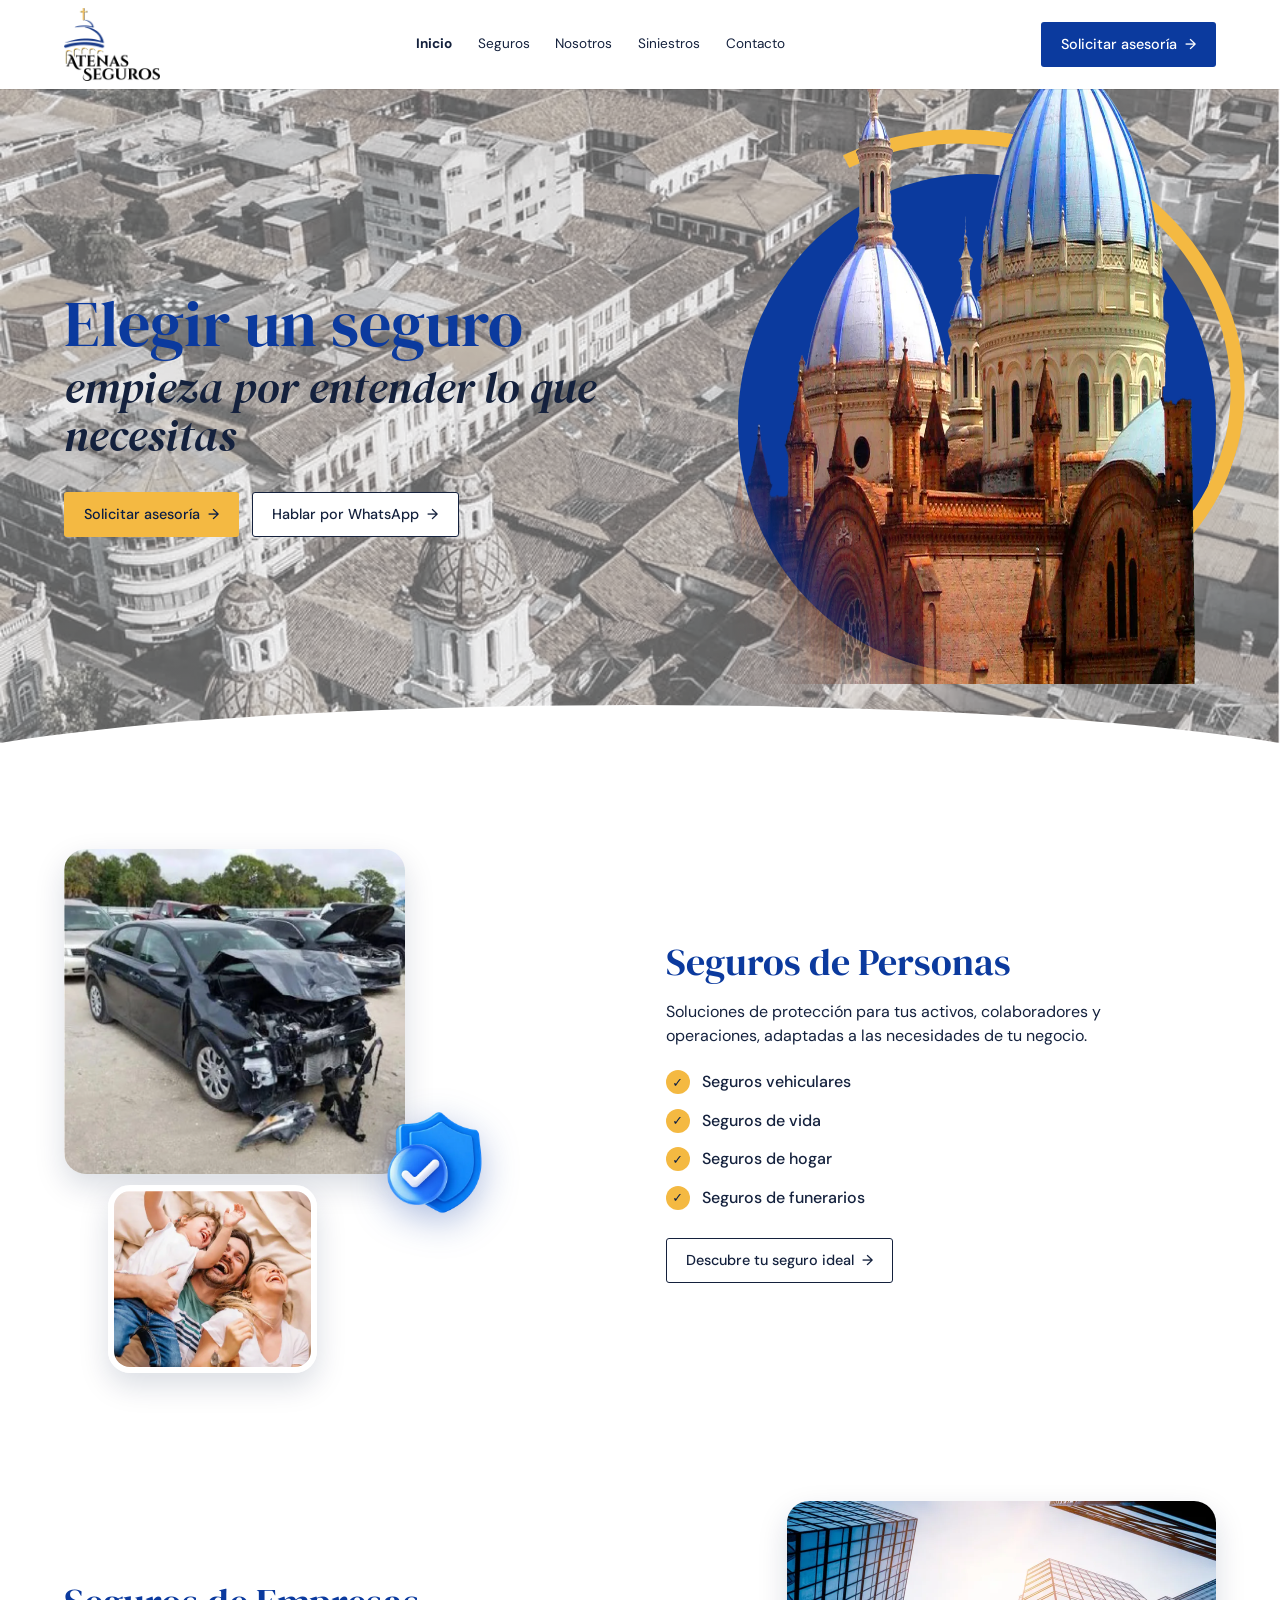
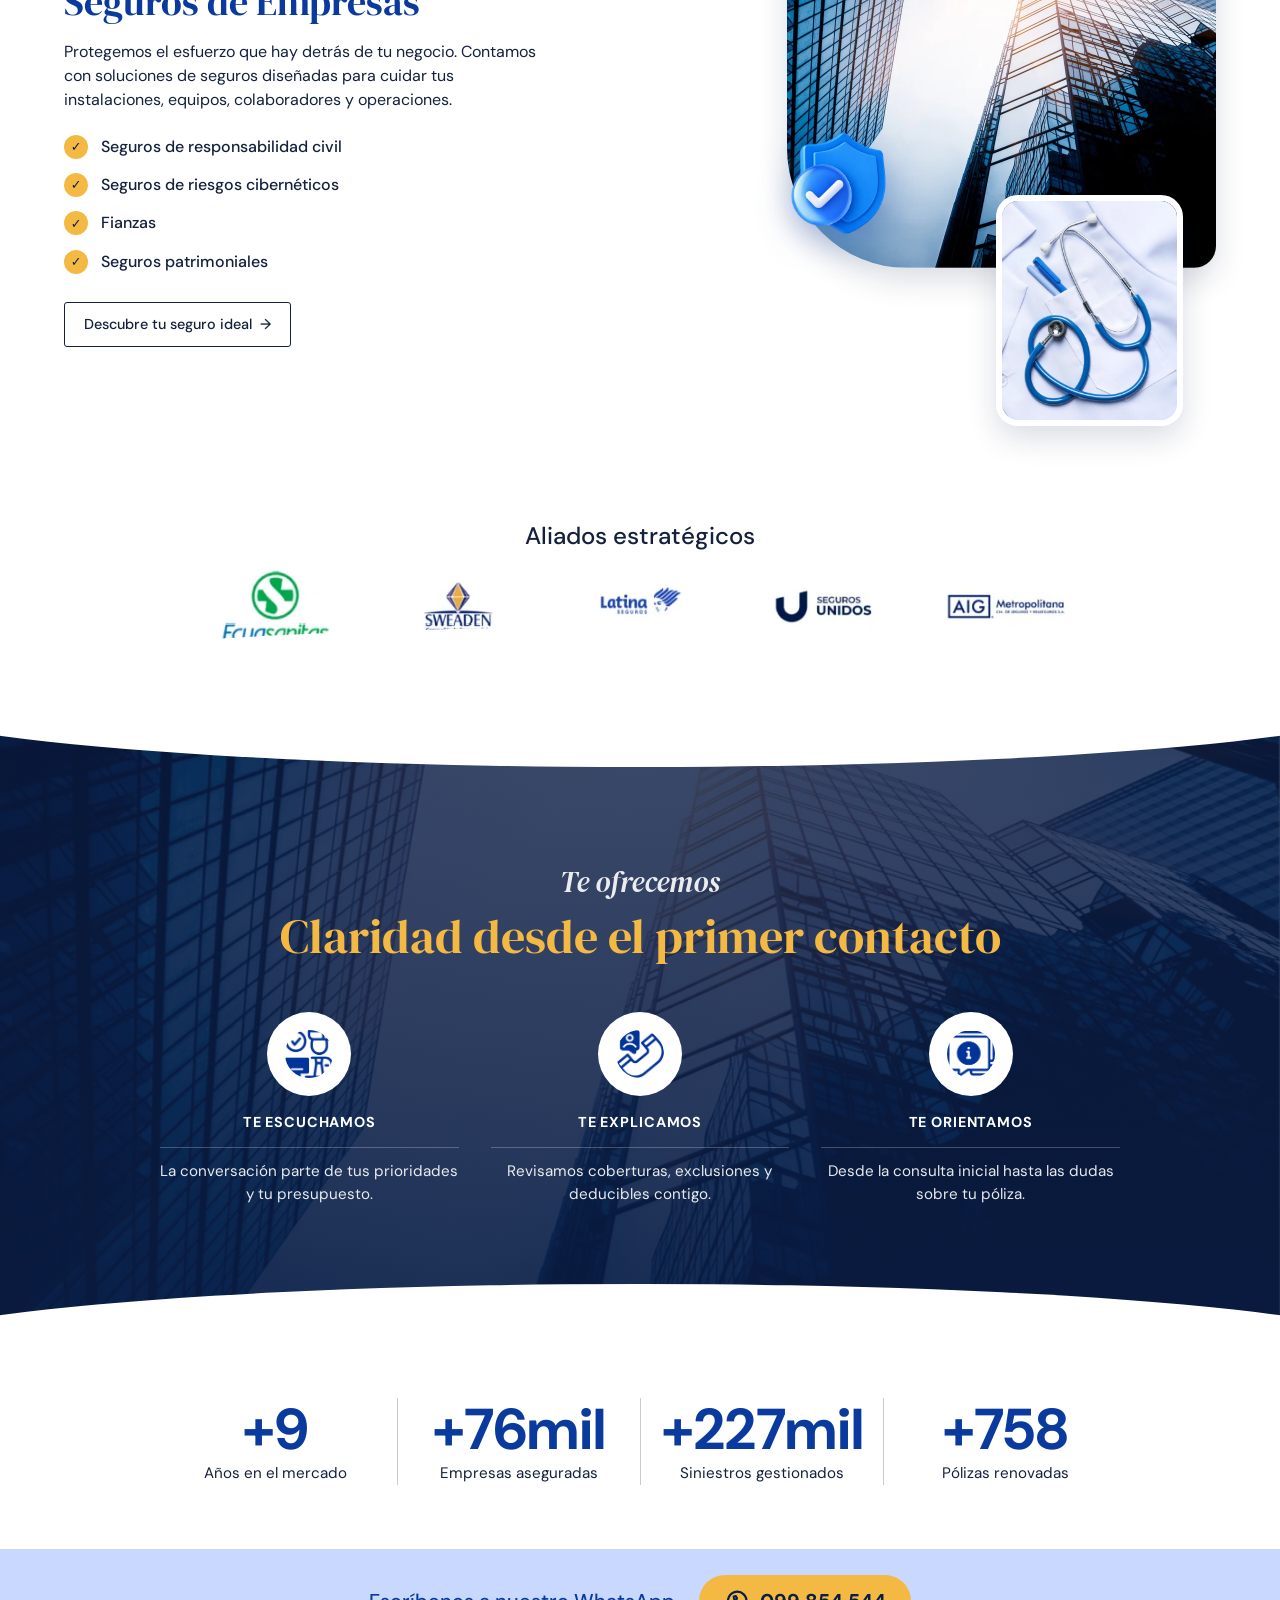
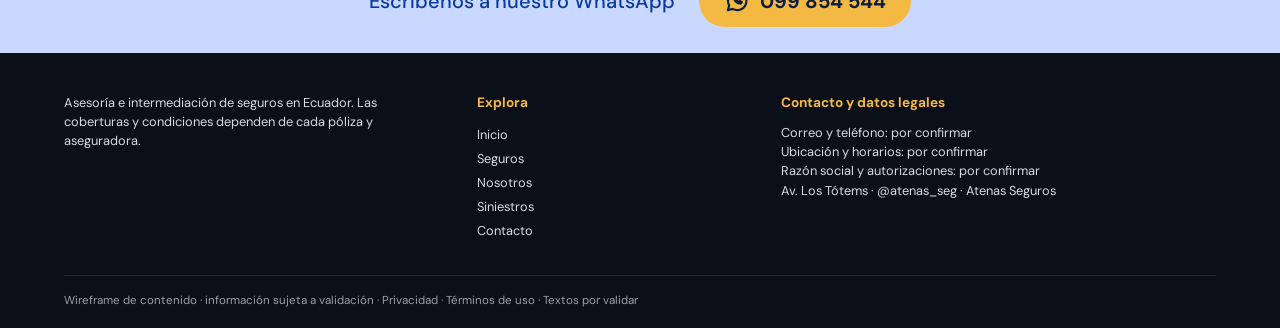
==== atenas-web/index.html @ aef6b620 "Add files via upload" ====
<!DOCTYPE html>
<html lang="es">
<head>
<meta charset="utf-8">
<meta name="viewport" content="width=device-width, initial-scale=1">
<title>Atenas Seguros | Asesoría e intermediación de seguros en Ecuador</title>
<meta name="description" content="Asesoría e intermediación de seguros en Ecuador. Seguros de personas y de empresas, con claridad desde el primer contacto.">
<link rel="preconnect" href="https://fonts.googleapis.com">
<link rel="preconnect" href="https://fonts.gstatic.com" crossorigin>
<link href="https://fonts.googleapis.com/css2?family=DM+Sans:wght@400;500;700&family=DM+Serif+Display:ital@0;1&display=swap" rel="stylesheet">
<link rel="stylesheet" href="css/styles.css">
</head>
<body>
<header class="top">
  <a href="#inicio" class="logo"><img src="assets/img/logo.webp" alt="Atenas Seguros" width="120" height="91"></a>
  <nav aria-label="Principal"><a href="#inicio" aria-current="page">Inicio</a><a href="#seguros">Seguros</a><a href="#nosotros">Nosotros</a><a href="#contacto">Siniestros</a><a href="#contacto">Contacto</a></nav>
  <a class="btn btn-solid" href="#contacto">Solicitar asesoría <span aria-hidden="true">→</span></a>
</header>
<main>
<section class="hero" id="inicio">
  <div class="hero-copy">
    <h1><span class="h-blue">Elegir un seguro</span><span class="h-dark">empieza por entender lo que necesitas</span></h1>
    <div class="actions">
      <a class="btn btn-gold" href="#contacto">Solicitar asesoría <span aria-hidden="true">→</span></a>
      <a class="btn btn-outline" href="https://wa.me/59399854544">Hablar por WhatsApp <span aria-hidden="true">→</span></a>
    </div>
  </div>
  <div class="hero-art"><span class="disc"></span><span class="arc"></span><img src="assets/img/catedral.webp" alt="Catedral de la Inmaculada Concepción, Cuenca" width="1000" height="903"></div>
</section>

<section class="split" id="seguros">
  <div class="collage c1">
    <img class="p-auto" src="assets/img/auto.webp" alt="Vehículo siniestrado" loading="lazy">
    <img class="shield" src="assets/img/escudo.webp" alt="" loading="lazy">
    <img class="p-fam" src="assets/img/familia.webp" alt="Familia feliz" loading="lazy">
  </div>
  <div class="txt">
    <h2>Seguros de Personas</h2>
    <p>Soluciones de protección para tus activos, colaboradores y operaciones, adaptadas a las necesidades de tu negocio.</p>
    <ul class="checks"><li>Seguros vehiculares</li><li>Seguros de vida</li><li>Seguros de hogar</li><li>Seguros de funerarios</li></ul>
    <a class="btn btn-outline" href="#contacto">Descubre tu seguro ideal <span aria-hidden="true">→</span></a>
  </div>
</section>

<section class="split rev">
  <div class="txt">
    <h2>Seguros de Empresas</h2>
    <p>Protegemos el esfuerzo que hay detrás de tu negocio. Contamos con soluciones de seguros diseñadas para cuidar tus instalaciones, equipos, colaboradores y operaciones.</p>
    <ul class="checks"><li>Seguros de responsabilidad civil</li><li>Seguros de riesgos cibernéticos</li><li>Fianzas</li><li>Seguros patrimoniales</li></ul>
    <a class="btn btn-outline" href="#contacto">Descubre tu seguro ideal <span aria-hidden="true">→</span></a>
  </div>
  <div class="collage c2">
    <img class="e-edif" src="assets/img/edificio.webp" alt="Edificio corporativo" loading="lazy">
    <img class="shield" src="assets/img/escudo.webp" alt="" loading="lazy">
    <img class="e-est" src="assets/img/estetoscopio.webp" alt="Estetoscopio" loading="lazy">
  </div>
</section>

<section class="aliados">
  <h2>Aliados estratégicos</h2>
  <img src="assets/img/aliados.webp" alt="Ecuasanitas, Sweaden, Latina Seguros, Seguros Unidos, AIG Metropolitana" loading="lazy">
</section>

<section class="oferta" id="nosotros">
  <p class="serif-i">Te ofrecemos</p>
  <h2>Claridad desde el primer contacto</h2>
  <div class="cols">
    <article><img src="assets/img/icon-escucha.webp" alt="" loading="lazy"><h3>Te escuchamos</h3><p>La conversación parte de tus prioridades y tu presupuesto.</p></article>
    <article><img src="assets/img/icon-explica.webp" alt="" loading="lazy"><h3>Te explicamos</h3><p>Revisamos coberturas, exclusiones y deducibles contigo.</p></article>
    <article><img src="assets/img/icon-orienta.webp" alt="" loading="lazy"><h3>Te orientamos</h3><p>Desde la consulta inicial hasta las dudas sobre tu póliza.</p></article>
  </div>
</section>

<section class="cifras" aria-label="Atenas Seguros en cifras">
  <div><b data-to="12" data-pre="+">+12</b><span>Años en el mercado</span></div>
  <div><b data-to="100" data-pre="+" data-suf="mil">+100mil</b><span>Empresas aseguradas</span></div>
  <div><b data-to="300" data-pre="+" data-suf="mil">+300mil</b><span>Siniestros gestionados</span></div>
  <div><b data-to="1000" data-pre="+">+1000</b><span>Pólizas renovadas</span></div>
</section>

<section class="wa" id="contacto">
  <p>Escríbenos a nuestro WhatsApp</p>
  <a class="wa-btn" href="https://wa.me/59399854544"><svg width="26" height="26" viewBox="0 0 24 24" fill="none" stroke="currentColor" stroke-width="2" stroke-linejoin="round" aria-hidden="true"><path d="M3.5 20.5l1.3-4.4A8.5 8.5 0 1 1 8 19.3z"/><path d="M9 8c0 3.5 3 6.500 6.500 6.500l1-1.500-2-1-1 .8c-1-.5-1.800-1.300-2.300-2.300l.8-1-1-2z"/></svg>099 854 544</a>
</section>
</main>

<footer>
  <p class="f-about">Asesoría e intermediación de seguros en Ecuador. Las coberturas y condiciones dependen de cada póliza y aseguradora.</p>
  <div><h4>Explora</h4><a href="#inicio">Inicio</a><a href="#seguros">Seguros</a><a href="#nosotros">Nosotros</a><a href="#contacto">Siniestros</a><a href="#contacto">Contacto</a></div>
  <div><h4>Contacto y datos legales</h4><p>Correo y teléfono: por confirmar</p><p>Ubicación y horarios: por confirmar</p><p>Razón social y autorizaciones: por confirmar</p><p>Av. Los Tótems · @atenas_seg · Atenas Seguros</p></div>
  <p class="legal">Wireframe de contenido · información sujeta a validación · Privacidad · Términos de uso · Textos por validar</p>
</footer>
<script src="js/main.js"></script>
</body>
</html>
---- atenas-web/css/styles.css ----
:root{--blue:#0b3a9e;--navy:#0a1d45;--gold:#f4b942;--ink:#14213d;--soft:#eef3ff;--serif:"DM Serif Display",Georgia,serif;--sans:"DM Sans",system-ui,sans-serif}
*{box-sizing:border-box;margin:0}
html{scroll-behavior:smooth;scroll-padding-top:90px}
body{font-family:var(--sans);color:var(--ink);line-height:1.5;overflow-x:hidden}
img{max-width:100%;display:block}
a{color:inherit;text-decoration:none}
:focus-visible{outline:3px solid var(--gold);outline-offset:3px}
h2{font-family:var(--serif);font-weight:400;color:var(--blue);font-size:clamp(1.8rem,3vw,2.4rem);line-height:1.15}

.top{position:sticky;top:0;z-index:10;display:flex;align-items:center;justify-content:space-between;gap:1rem;padding:.5rem 5vw;background:#fff;box-shadow:0 1px 0 #0001}
.logo img{width:96px;height:auto}
.top nav{display:flex;gap:1.6rem;font-size:.85rem}
.top nav a[aria-current]{font-weight:700}
.top nav a:hover{color:var(--blue)}

.btn{display:inline-flex;align-items:center;gap:.5rem;padding:.65rem 1.2rem;font-size:.9rem;font-weight:500;border:1.5px solid transparent;border-radius:3px;transition:background .2s,color .2s}
.btn-solid{background:var(--blue);color:#fff}.btn-solid:hover{background:var(--navy)}
.btn-gold{background:var(--gold);color:var(--navy)}.btn-gold:hover{background:#e9a92a}
.btn-outline{border-color:var(--ink);background:#fff}.btn-outline:hover{background:var(--ink);color:#fff}

.hero{position:relative;display:grid;grid-template-columns:1.1fr 1fr;align-items:center;min-height:560px;padding:4rem 5vw 7rem;background:linear-gradient(#fffc,#fffc),url(../assets/img/hero-ciudad.webp) center/cover;filter:none;isolation:isolate}
.hero::before{content:"";position:absolute;inset:0;background:url(../assets/img/hero-ciudad.webp) center/cover;filter:grayscale(1);opacity:.55;z-index:-2}
.hero::after{content:"";position:absolute;left:-10%;right:-10%;bottom:-90px;height:170px;background:#fff;border-radius:50%;z-index:1}
.hero h1{font-family:var(--serif);font-weight:400;line-height:1.1}
.h-blue{display:block;font-size:clamp(2.4rem,5vw,4rem);color:var(--blue)}
.h-dark{display:block;font-style:italic;font-size:clamp(1.8rem,3.4vw,2.8rem);color:var(--ink);max-width:14em;margin-top:.3rem}
.actions{display:flex;flex-wrap:wrap;gap:.8rem;margin-top:2rem}
.hero-art{position:relative;justify-self:end;width:min(100%,520px);aspect-ratio:1}
.disc{position:absolute;inset:4% 0 0 8%;border-radius:50%;background:var(--blue)}
.arc{position:absolute;inset:-4% -6% 10% 2%;border:14px solid var(--gold);border-radius:50%;border-left-color:transparent;border-bottom-color:transparent;transform:rotate(18deg)}
.hero-art img{position:absolute;inset:auto 0 -2% 0;width:100%}

.split{display:grid;grid-template-columns:1fr 1fr;gap:4vw;align-items:center;padding:4rem 5vw}
.split.rev{grid-template-columns:1fr 1fr}
.txt{max-width:480px}.split:not(.rev) .txt{justify-self:start}
.txt h2{margin-bottom:1rem}.txt p{margin-bottom:1.4rem}
.checks{list-style:none;padding:0;margin-bottom:1.8rem;display:grid;gap:.9rem}
.checks li{display:flex;align-items:center;gap:.8rem;font-weight:500}
.checks li::before{content:"✓";flex:none;display:grid;place-items:center;width:1.5rem;height:1.5rem;border-radius:50%;background:var(--gold);color:var(--navy);font-size:.8rem;font-weight:700}
.collage{position:relative;aspect-ratio:1.05;width:100%}
.collage img{position:absolute;object-fit:cover;box-shadow:0 12px 30px #0a1d4526}
.p-auto{left:0;top:0;width:62%;height:62%;border-radius:22px}
.p-fam{left:8%;bottom:0;width:38%;height:36%;border-radius:22px;border:6px solid #fff}
.shield{width:26%;height:auto;box-shadow:none!important;filter:drop-shadow(0 10px 18px #0b3a9e55)}
.c1 .shield{left:54%;top:48%}
.e-edif{right:0;top:0;width:78%;height:70%;border-radius:22px 22px 22px 120px}
.e-est{right:6%;bottom:0;width:34%;height:44%;border-radius:22px;border:6px solid #fff}
.c2 .shield{left:18%;top:42%}

.aliados{text-align:center;padding:2rem 5vw 3rem}
.aliados h2{color:var(--ink);font-family:var(--sans);font-weight:500;font-size:1.5rem;margin-bottom:1.2rem}
.aliados img{margin:auto;width:min(100%,900px);border-bottom:1px solid #0002;padding-bottom:1rem}

.oferta{position:relative;text-align:center;color:#fff;padding:9rem 5vw 8rem;background:linear-gradient(#0a1d45cc,#0a1d45e6),url(../assets/img/edificio.webp) center/cover}
.oferta::before,.oferta::after{content:"";position:absolute;left:-10%;right:-10%;height:140px;background:#fff;border-radius:50%}
.oferta::before{top:-90px}.oferta::after{bottom:-90px}
.serif-i{font-family:var(--serif);font-style:italic;font-size:1.8rem;opacity:.9}
.oferta h2{color:var(--gold);font-size:clamp(2rem,4vw,3rem);margin:.3rem 0 3rem}
.cols{display:grid;grid-template-columns:repeat(3,1fr);gap:2rem;max-width:960px;margin:auto}
.cols img{width:84px;height:84px;margin:0 auto 1rem;padding:18px;border-radius:50%;background:#fff;object-fit:contain}
.cols h3{font-size:.9rem;letter-spacing:.06em;text-transform:uppercase;margin-bottom:.8rem}
.cols p{border-top:1px solid #fff4;padding-top:.8rem;font-size:.95rem;opacity:.9}

.cifras{position:relative;z-index:2;display:grid;grid-template-columns:repeat(4,1fr);max-width:1100px;margin:4rem auto;padding:0 5vw}
.cifras div{padding:0 1rem;text-align:center;border-left:1px solid #0003}.cifras div:first-child{border:0}
.cifras b{display:block;font-size:clamp(2rem,4.5vw,3.6rem);color:var(--blue);line-height:1.1;white-space:nowrap}
.cifras span{font-size:.95rem}

.wa{display:flex;flex-wrap:wrap;justify-content:center;align-items:center;gap:1.5rem;padding:1.6rem 5vw;background:#c9d8ff;color:var(--blue);font-weight:500;font-size:1.25rem}
.wa-btn{display:inline-flex;align-items:center;gap:.6rem;padding:.7rem 1.6rem;border-radius:999px;background:var(--gold);color:var(--navy);font-weight:700}
.wa-btn:hover{background:#e9a92a}

footer{display:grid;grid-template-columns:1.4fr 1fr 1.6fr;gap:2rem;padding:2.5rem 5vw 1.2rem;background:#0b0f1a;color:#d7dbe6;font-size:.8rem}
footer h4{color:var(--gold);font-size:.85rem;margin-bottom:.6rem}
footer a{display:block;padding:.15rem 0}footer a:hover{color:#fff}
.legal{grid-column:1/-1;border-top:1px solid #fff2;padding-top:1rem;font-size:.72rem;opacity:.7}

@media (max-width:860px){
  .top nav{display:none}
  .hero,.split,.split.rev{grid-template-columns:1fr}
  .hero{padding-bottom:6rem}.hero-art{justify-self:center;margin-top:2rem}
  .split.rev .txt{order:-1}
  .cols{grid-template-columns:1fr}
  .cifras{grid-template-columns:1fr 1fr;row-gap:2rem}.cifras div:nth-child(3){border:0}
  footer{grid-template-columns:1fr}
}
@media (prefers-reduced-motion:reduce){html{scroll-behavior:auto}*{transition:none!important}}
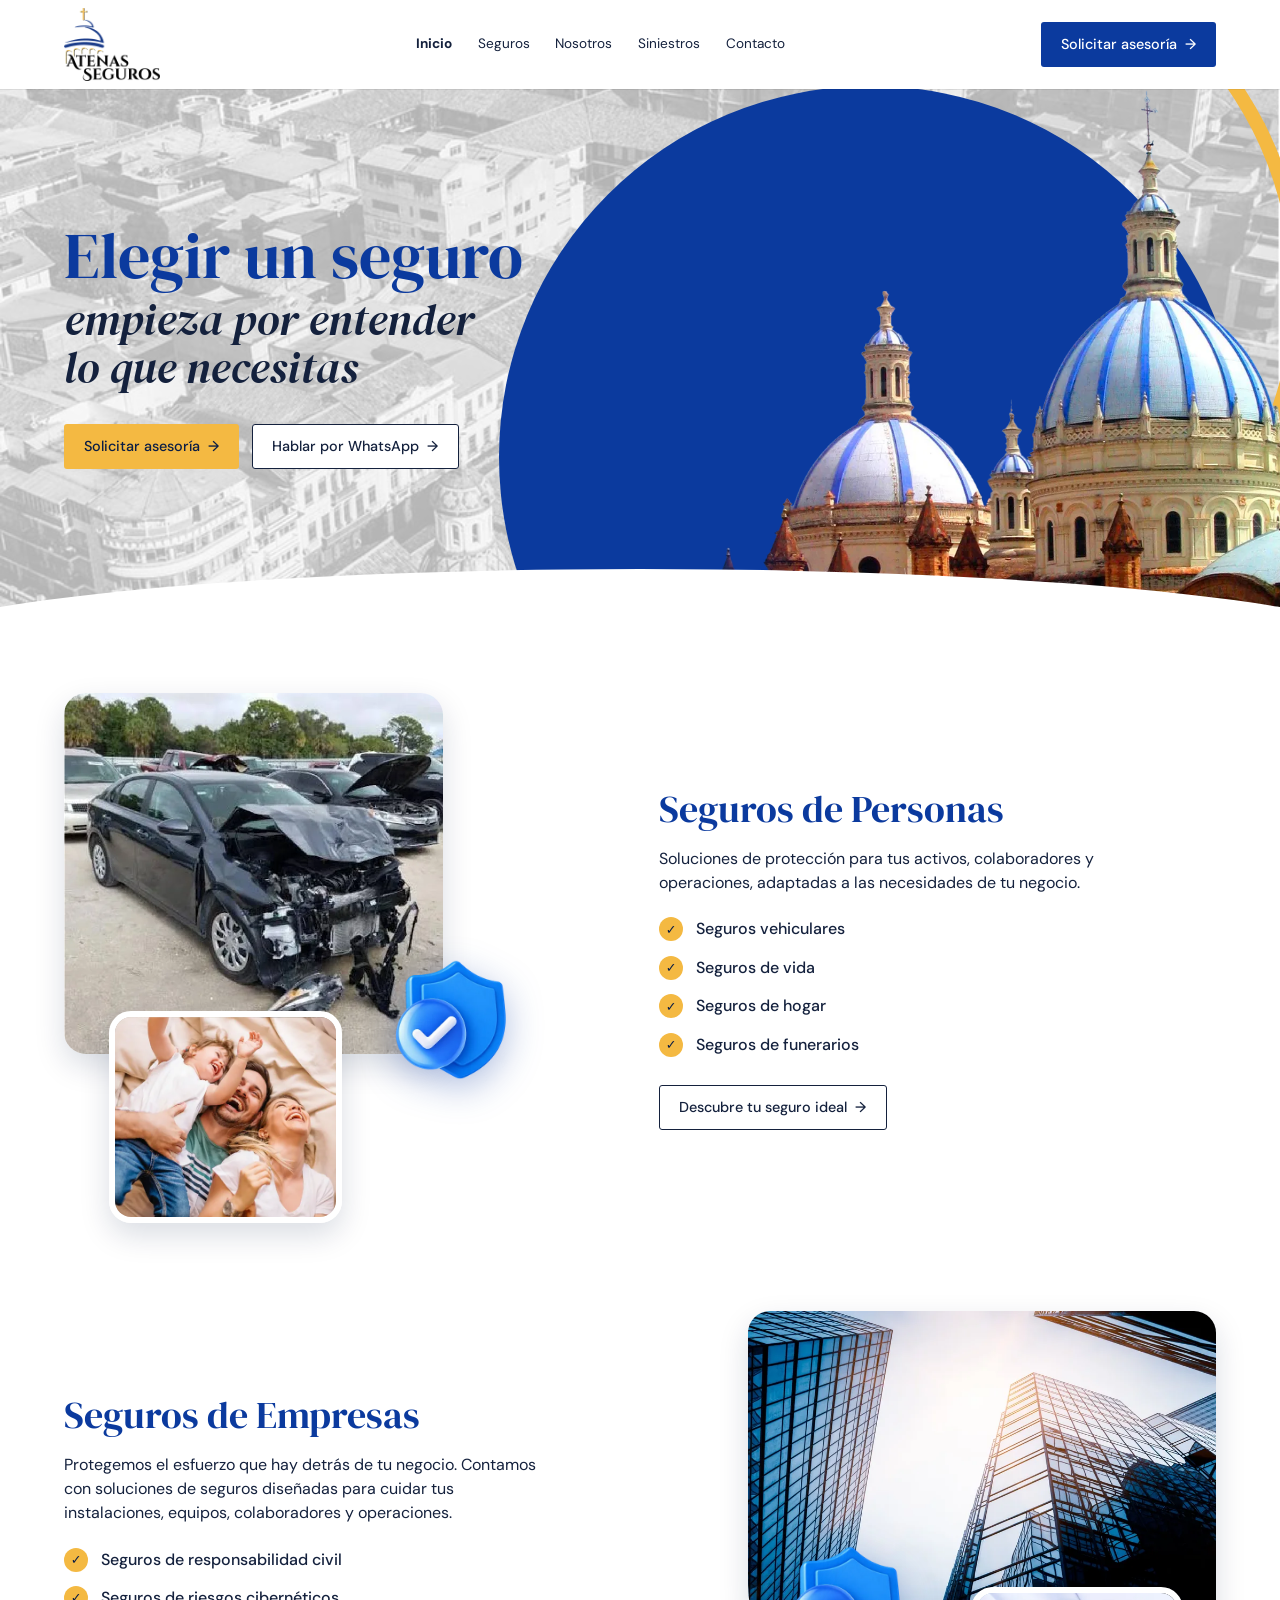
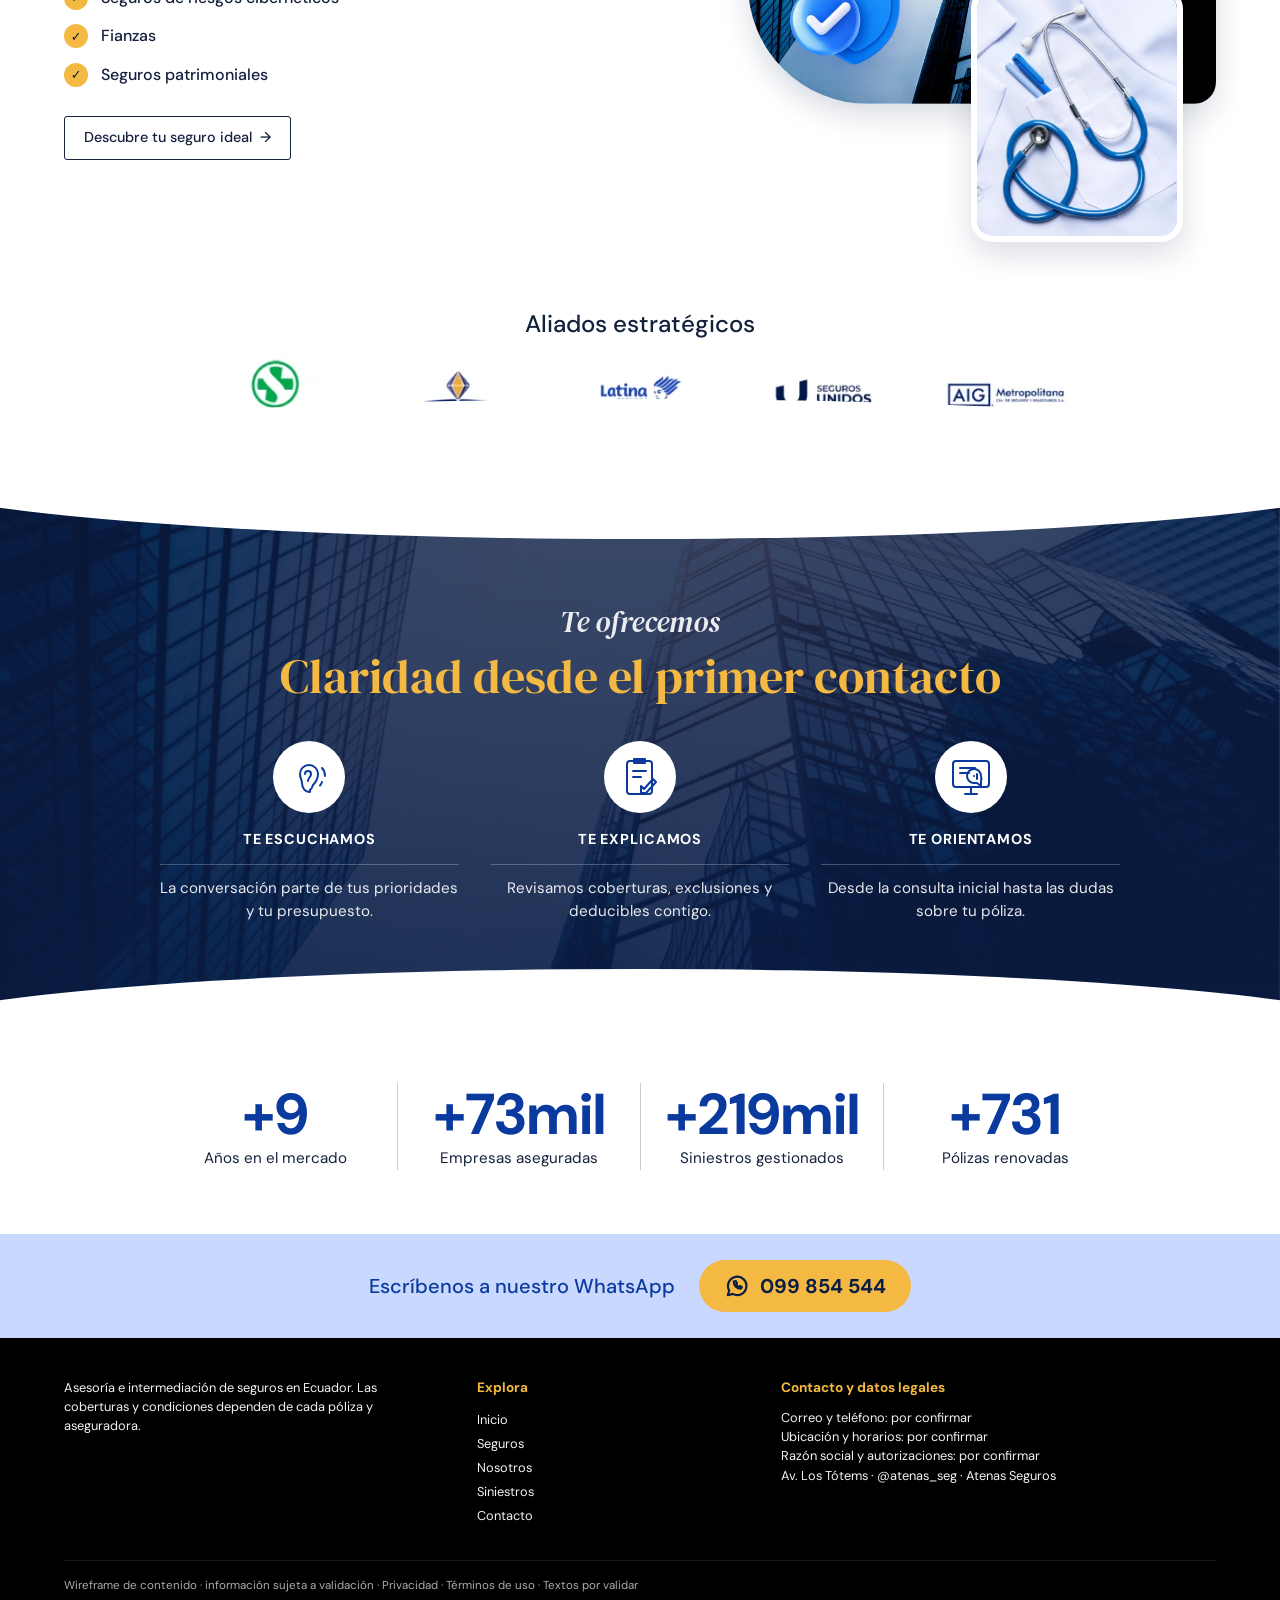
==== commit 338a29b1: "cambios 2  portada   e   iconos" ====
--- a/atenas-web/index.html
+++ b/atenas-web/index.html
@@ -65,9 +65,9 @@
   <p class="serif-i">Te ofrecemos</p>
   <h2>Claridad desde el primer contacto</h2>
   <div class="cols">
-    <article><img src="assets/img/icon-escucha.webp" alt="" loading="lazy"><h3>Te escuchamos</h3><p>La conversación parte de tus prioridades y tu presupuesto.</p></article>
-    <article><img src="assets/img/icon-explica.webp" alt="" loading="lazy"><h3>Te explicamos</h3><p>Revisamos coberturas, exclusiones y deducibles contigo.</p></article>
-    <article><img src="assets/img/icon-orienta.webp" alt="" loading="lazy"><h3>Te orientamos</h3><p>Desde la consulta inicial hasta las dudas sobre tu póliza.</p></article>
+    <article><span class="offer-icon"><svg viewBox="0 0 48 48" aria-hidden="true"><path d="M25 39c-5 0-8-4-8-9 0-3-2-5-2-9a9 9 0 0 1 18 0c0 5-2 8-5 11-1 2-1 4-3 5Z"/><path d="M23 28c0-3 3-4 3-7a3 3 0 0 0-6 0"/><path d="M37 15c2 2 3 5 3 8M37 29c-.5 1.5-1 2.5-2 3.5"/></svg></span><h3>Te escuchamos</h3><p>La conversación parte de tus prioridades y tu presupuesto.</p></article>
+    <article><span class="offer-icon"><svg viewBox="0 0 48 48" aria-hidden="true"><rect x="11" y="8" width="25" height="33" rx="3"/><path d="M18 8V6h11v4H18ZM17 18h13M17 24h8"/><path d="m25 33 3 3 9-10 3 3-10 11h-5v-5Z"/></svg></span><h3>Te explicamos</h3><p>Revisamos coberturas, exclusiones y deducibles contigo.</p></article>
+    <article><span class="offer-icon"><svg viewBox="0 0 48 48" aria-hidden="true"><rect x="6" y="8" width="36" height="26" rx="3"/><path d="M18 41h12M24 34v7"/><path d="M13 15h15M13 20h9"/><path d="M34 23a7 7 0 1 0-7 7h3l4 3v-5a7 7 0 0 0 0-5Z"/><path d="M27 23h.01M30 21v5"/></svg></span><h3>Te orientamos</h3><p>Desde la consulta inicial hasta las dudas sobre tu póliza.</p></article>
   </div>
 </section>
 
--- a/atenas-web/css/styles.css
+++ b/atenas-web/css/styles.css
@@ -1,7 +1,9 @@
 :root{--blue:#0b3a9e;--navy:#0a1d45;--gold:#f4b942;--ink:#14213d;--soft:#eef3ff;--serif:"DM Serif Display",Georgia,serif;--sans:"DM Sans",system-ui,sans-serif}
 *{box-sizing:border-box;margin:0}
 html{scroll-behavior:smooth;scroll-padding-top:90px}
-body{font-family:var(--sans);color:var(--ink);line-height:1.5;overflow-x:hidden}
+html{background:#fff;overflow-x:clip}
+body{position:relative;font-family:var(--sans);color:var(--ink);line-height:1.5;overflow-x:hidden;background:transparent}
+body::before{content:"";position:fixed;inset:0;z-index:-1;pointer-events:none;background:url(../assets/img/hero-ciudad.webp) center/cover no-repeat;filter:grayscale(1);opacity:.3}
 img{max-width:100%;display:block}
 a{color:inherit;text-decoration:none}
 :focus-visible{outline:3px solid var(--gold);outline-offset:3px}
@@ -18,19 +20,19 @@
 .btn-gold{background:var(--gold);color:var(--navy)}.btn-gold:hover{background:#e9a92a}
 .btn-outline{border-color:var(--ink);background:#fff}.btn-outline:hover{background:var(--ink);color:#fff}
 
-.hero{position:relative;display:grid;grid-template-columns:1.1fr 1fr;align-items:center;min-height:560px;padding:4rem 5vw 7rem;background:linear-gradient(#fffc,#fffc),url(../assets/img/hero-ciudad.webp) center/cover;filter:none;isolation:isolate}
-.hero::before{content:"";position:absolute;inset:0;background:url(../assets/img/hero-ciudad.webp) center/cover;filter:grayscale(1);opacity:.55;z-index:-2}
+.hero{position:relative;display:grid;grid-template-columns:1.1fr 1fr;align-items:center;min-height:560px;padding:4rem 5vw 7rem;background:transparent;isolation:isolate}
 .hero::after{content:"";position:absolute;left:-10%;right:-10%;bottom:-90px;height:170px;background:#fff;border-radius:50%;z-index:1}
+.hero-copy{position:relative;z-index:2;max-width:600px}
 .hero h1{font-family:var(--serif);font-weight:400;line-height:1.1}
 .h-blue{display:block;font-size:clamp(2.4rem,5vw,4rem);color:var(--blue)}
-.h-dark{display:block;font-style:italic;font-size:clamp(1.8rem,3.4vw,2.8rem);color:var(--ink);max-width:14em;margin-top:.3rem}
+.h-dark{display:block;font-style:italic;font-size:clamp(1.8rem,3.4vw,2.8rem);color:var(--ink);max-width:10em;margin-top:.3rem}
 .actions{display:flex;flex-wrap:wrap;gap:.8rem;margin-top:2rem}
-.hero-art{position:relative;justify-self:end;width:min(100%,520px);aspect-ratio:1}
-.disc{position:absolute;inset:4% 0 0 8%;border-radius:50%;background:var(--blue)}
-.arc{position:absolute;inset:-4% -6% 10% 2%;border:14px solid var(--gold);border-radius:50%;border-left-color:transparent;border-bottom-color:transparent;transform:rotate(18deg)}
-.hero-art img{position:absolute;inset:auto 0 -2% 0;width:100%}
+.hero-art{position:absolute;inset:0;z-index:0;overflow:hidden;pointer-events:none}
+.disc{position:absolute;right:3%;bottom:-32%;width:min(58vw,760px);aspect-ratio:1;border-radius:50%;background:var(--blue)}
+.arc{position:absolute;top:-30%;right:-2%;width:min(58vw,760px);aspect-ratio:1;border:14px solid var(--gold);border-radius:50%;border-left-color:transparent;border-bottom-color:transparent;transform:rotate(18deg)}
+.hero-art img{position:absolute;right:-28%;top:0;width:100%;height:115%;object-fit:contain;object-position:center top}
 
-.split{display:grid;grid-template-columns:1fr 1fr;gap:4vw;align-items:center;padding:4rem 5vw}
+.split{display:grid;grid-template-columns:1fr 1fr;gap:3vw;align-items:center;padding:2.75rem 5vw;background:#fff}
 .split.rev{grid-template-columns:1fr 1fr}
 .txt{max-width:480px}.split:not(.rev) .txt{justify-self:start}
 .txt h2{margin-bottom:1rem}.txt p{margin-bottom:1.4rem}
@@ -39,29 +41,30 @@
 .checks li::before{content:"✓";flex:none;display:grid;place-items:center;width:1.5rem;height:1.5rem;border-radius:50%;background:var(--gold);color:var(--navy);font-size:.8rem;font-weight:700}
 .collage{position:relative;aspect-ratio:1.05;width:100%}
 .collage img{position:absolute;object-fit:cover;box-shadow:0 12px 30px #0a1d4526}
-.p-auto{left:0;top:0;width:62%;height:62%;border-radius:22px}
-.p-fam{left:8%;bottom:0;width:38%;height:36%;border-radius:22px;border:6px solid #fff}
-.shield{width:26%;height:auto;box-shadow:none!important;filter:drop-shadow(0 10px 18px #0b3a9e55)}
+.p-auto{left:0;top:0;width:68%;height:68%;border-radius:22px}
+.p-fam{left:8%;bottom:0;width:42%;height:40%;border-radius:22px;border:6px solid #fff}
+.shield{width:30%;height:auto;box-shadow:none!important;filter:drop-shadow(0 10px 18px #0b3a9e55)}
 .c1 .shield{left:54%;top:48%}
-.e-edif{right:0;top:0;width:78%;height:70%;border-radius:22px 22px 22px 120px}
-.e-est{right:6%;bottom:0;width:34%;height:44%;border-radius:22px;border:6px solid #fff}
+.e-edif{right:0;top:0;width:84%;height:74%;border-radius:22px 22px 22px 120px}
+.e-est{right:6%;bottom:0;width:38%;height:48%;border-radius:22px;border:6px solid #fff}
 .c2 .shield{left:18%;top:42%}
 
-.aliados{text-align:center;padding:2rem 5vw 3rem}
+.aliados{text-align:center;padding:1.5rem 5vw 2rem;background:rgba(255,255,255,.88)}
 .aliados h2{color:var(--ink);font-family:var(--sans);font-weight:500;font-size:1.5rem;margin-bottom:1.2rem}
 .aliados img{margin:auto;width:min(100%,900px);border-bottom:1px solid #0002;padding-bottom:1rem}
 
-.oferta{position:relative;text-align:center;color:#fff;padding:9rem 5vw 8rem;background:linear-gradient(#0a1d45cc,#0a1d45e6),url(../assets/img/edificio.webp) center/cover}
+.oferta{position:relative;text-align:center;color:#fff;padding:7rem 5vw 6rem;background:linear-gradient(#0a1d45cc,#0a1d45e6),url(../assets/img/edificio.webp) center/cover}
 .oferta::before,.oferta::after{content:"";position:absolute;left:-10%;right:-10%;height:140px;background:#fff;border-radius:50%}
 .oferta::before{top:-90px}.oferta::after{bottom:-90px}
 .serif-i{font-family:var(--serif);font-style:italic;font-size:1.8rem;opacity:.9}
-.oferta h2{color:var(--gold);font-size:clamp(2rem,4vw,3rem);margin:.3rem 0 3rem}
+.oferta h2{color:var(--gold);font-size:clamp(2rem,4vw,3rem);margin:.3rem 0 2.3rem}
 .cols{display:grid;grid-template-columns:repeat(3,1fr);gap:2rem;max-width:960px;margin:auto}
-.cols img{width:84px;height:84px;margin:0 auto 1rem;padding:18px;border-radius:50%;background:#fff;object-fit:contain}
+.offer-icon{display:grid;place-items:center;width:72px;height:72px;margin:0 auto 1rem;border-radius:50%;background:#fff}
+.offer-icon svg{width:48px;height:48px;fill:none;stroke:var(--blue);stroke-width:2;stroke-linecap:round;stroke-linejoin:round}
 .cols h3{font-size:.9rem;letter-spacing:.06em;text-transform:uppercase;margin-bottom:.8rem}
 .cols p{border-top:1px solid #fff4;padding-top:.8rem;font-size:.95rem;opacity:.9}
 
-.cifras{position:relative;z-index:2;display:grid;grid-template-columns:repeat(4,1fr);max-width:1100px;margin:4rem auto;padding:0 5vw}
+.cifras{position:relative;z-index:2;display:grid;grid-template-columns:repeat(4,1fr);max-width:1100px;margin:3rem auto;padding:1rem 5vw;background:rgba(255,255,255,.88)}
 .cifras div{padding:0 1rem;text-align:center;border-left:1px solid #0003}.cifras div:first-child{border:0}
 .cifras b{display:block;font-size:clamp(2rem,4.5vw,3.6rem);color:var(--blue);line-height:1.1;white-space:nowrap}
 .cifras span{font-size:.95rem}
@@ -70,7 +73,7 @@
 .wa-btn{display:inline-flex;align-items:center;gap:.6rem;padding:.7rem 1.6rem;border-radius:999px;background:var(--gold);color:var(--navy);font-weight:700}
 .wa-btn:hover{background:#e9a92a}
 
-footer{display:grid;grid-template-columns:1.4fr 1fr 1.6fr;gap:2rem;padding:2.5rem 5vw 1.2rem;background:#0b0f1a;color:#d7dbe6;font-size:.8rem}
+footer{display:grid;grid-template-columns:1.4fr 1fr 1.6fr;gap:2rem;padding:2.5rem 5vw 1.2rem;background:#000;color:#f1f3f8;font-size:.8rem}
 footer h4{color:var(--gold);font-size:.85rem;margin-bottom:.6rem}
 footer a{display:block;padding:.15rem 0}footer a:hover{color:#fff}
 .legal{grid-column:1/-1;border-top:1px solid #fff2;padding-top:1rem;font-size:.72rem;opacity:.7}
@@ -78,7 +81,11 @@
 @media (max-width:860px){
   .top nav{display:none}
   .hero,.split,.split.rev{grid-template-columns:1fr}
-  .hero{padding-bottom:6rem}.hero-art{justify-self:center;margin-top:2rem}
+  .hero{min-height:780px;padding:3rem 6vw 20rem}
+  .hero-art{top:auto;height:55%}
+  .disc{right:0;bottom:-14%;width:min(88vw,480px)}
+  .arc{top:-8%;right:10%;width:min(98vw,540px);border-width:10px}
+  .hero-art img{right:0;top:auto;bottom:0;width:100%;height:100%;object-position:center bottom}
   .split.rev .txt{order:-1}
   .cols{grid-template-columns:1fr}
   .cifras{grid-template-columns:1fr 1fr;row-gap:2rem}.cifras div:nth-child(3){border:0}
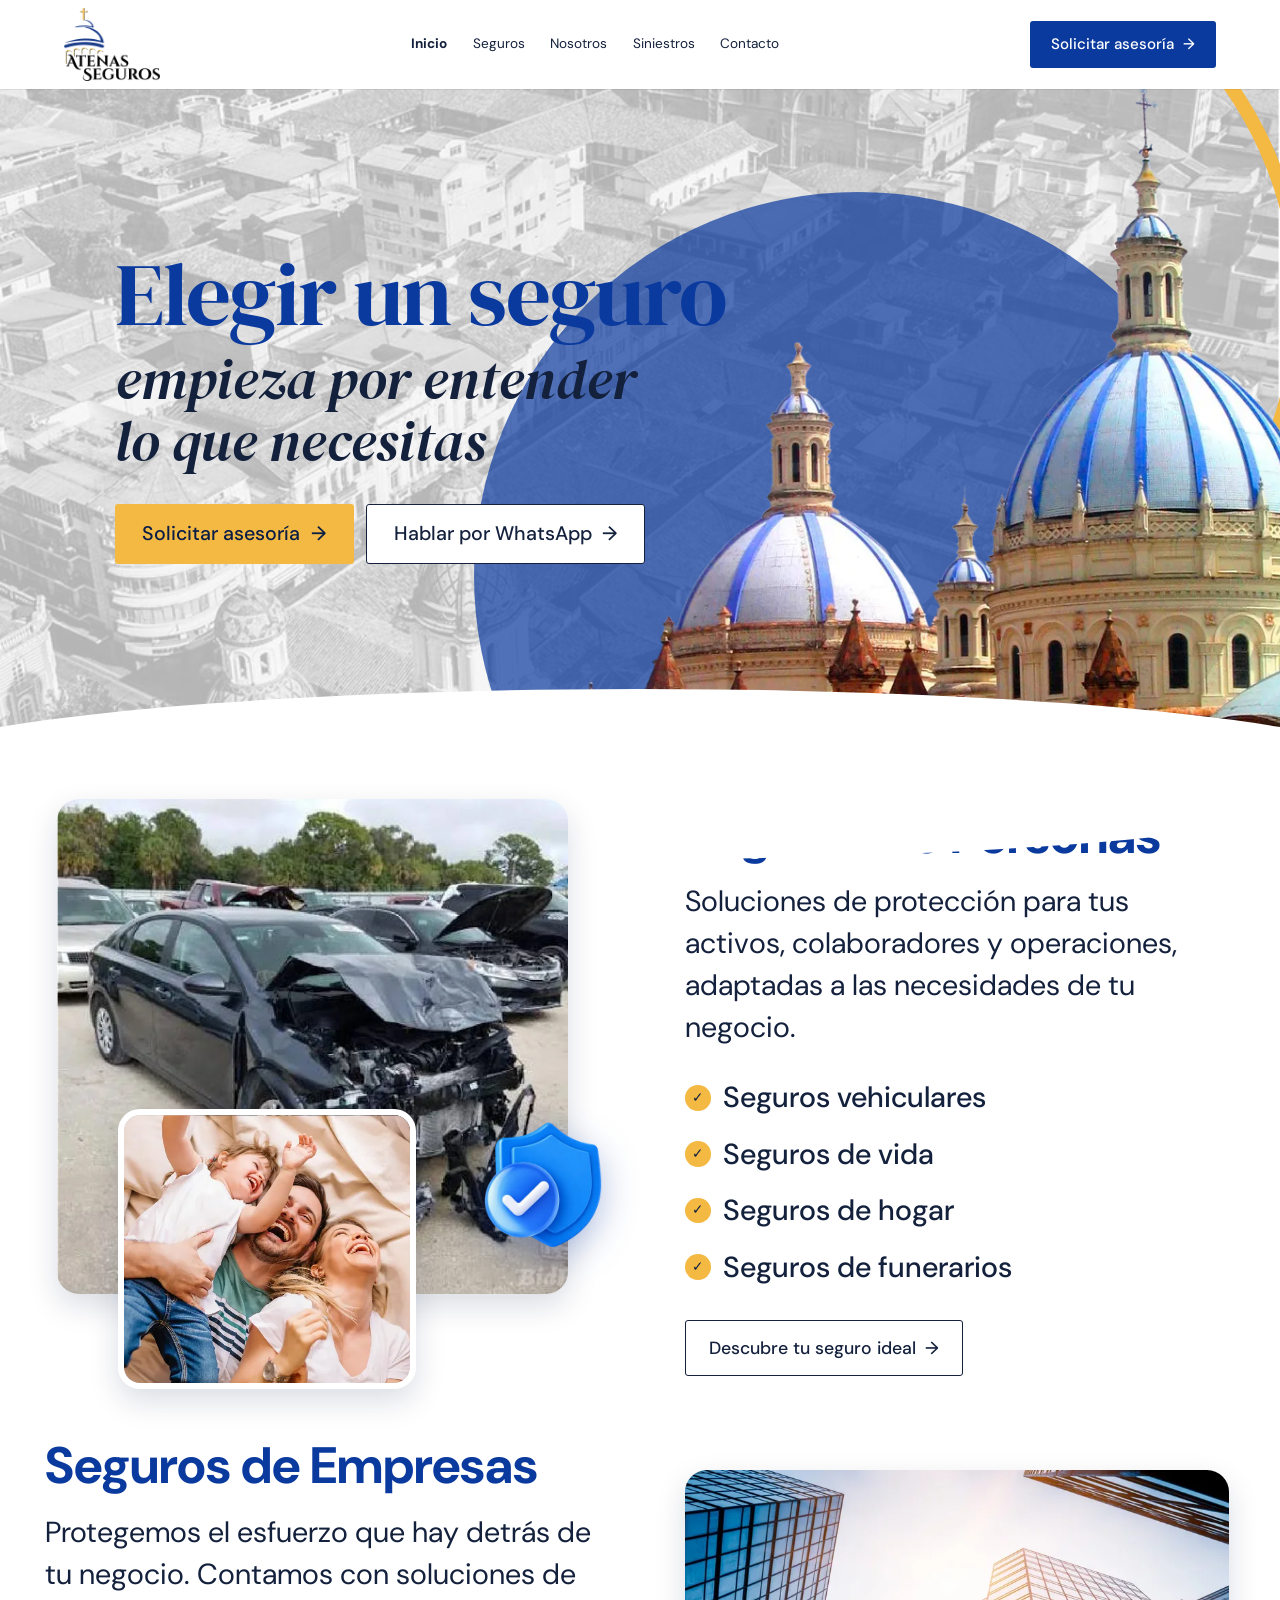
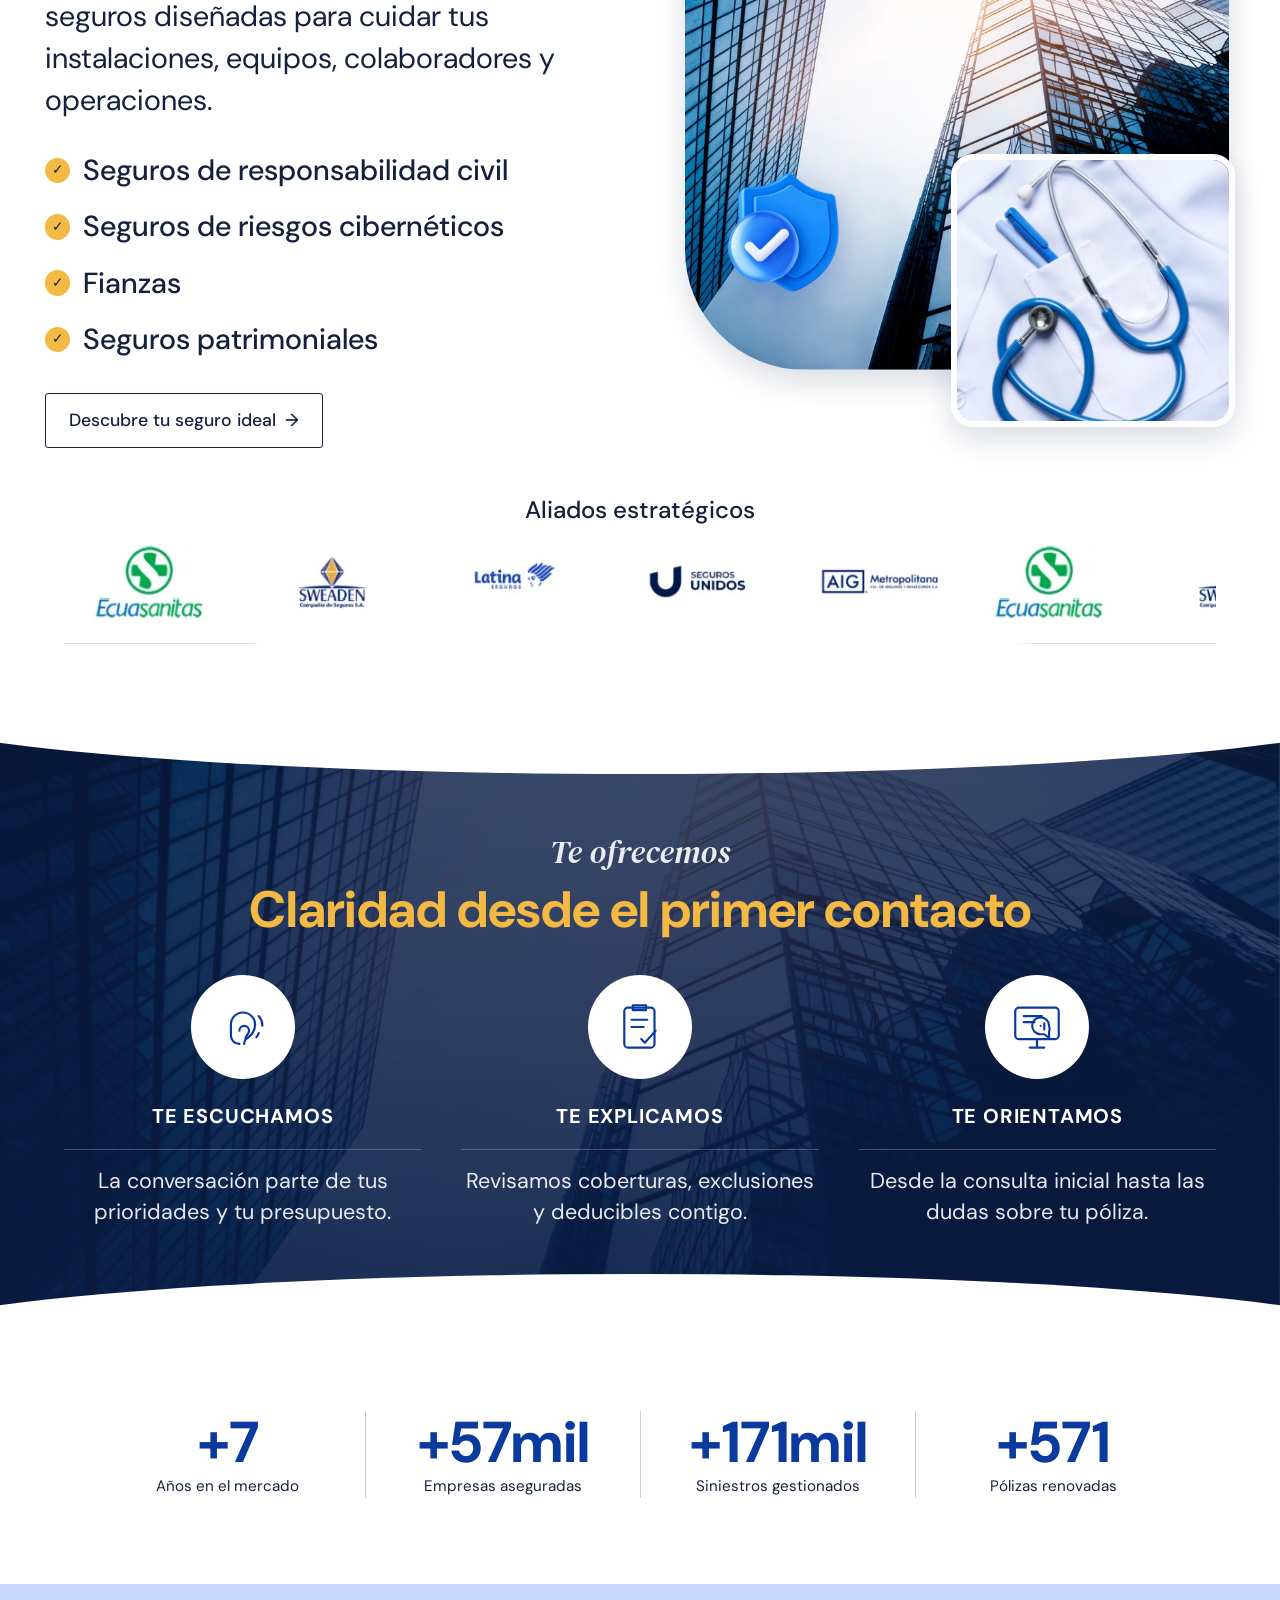
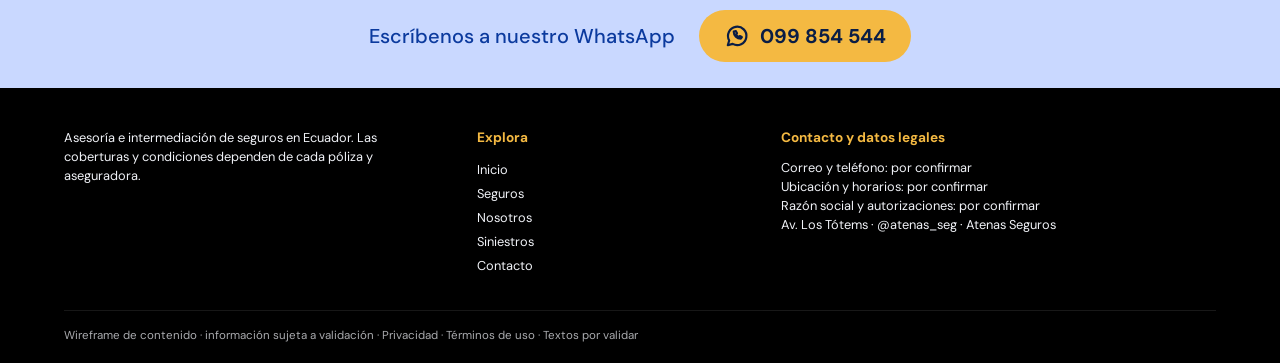
==== commit 2abc12f5: "CONCRECIÓN LO MÁS   POSIBLE" ====
--- a/atenas-web/index.html
+++ b/atenas-web/index.html
@@ -58,16 +58,21 @@
 
 <section class="aliados">
   <h2>Aliados estratégicos</h2>
-  <img src="assets/img/aliados.webp" alt="Ecuasanitas, Sweaden, Latina Seguros, Seguros Unidos, AIG Metropolitana" loading="lazy">
+  <div class="aliados-marquee">
+    <div class="aliados-track">
+      <img src="assets/img/aliados.webp" alt="Ecuasanitas, Sweaden, Latina Seguros, Seguros Unidos, AIG Metropolitana" loading="lazy">
+      <img src="assets/img/aliados.webp" alt="" aria-hidden="true" loading="lazy">
+    </div>
+  </div>
 </section>
 
 <section class="oferta" id="nosotros">
   <p class="serif-i">Te ofrecemos</p>
   <h2>Claridad desde el primer contacto</h2>
   <div class="cols">
-    <article><span class="offer-icon"><svg viewBox="0 0 48 48" aria-hidden="true"><path d="M25 39c-5 0-8-4-8-9 0-3-2-5-2-9a9 9 0 0 1 18 0c0 5-2 8-5 11-1 2-1 4-3 5Z"/><path d="M23 28c0-3 3-4 3-7a3 3 0 0 0-6 0"/><path d="M37 15c2 2 3 5 3 8M37 29c-.5 1.5-1 2.5-2 3.5"/></svg></span><h3>Te escuchamos</h3><p>La conversación parte de tus prioridades y tu presupuesto.</p></article>
-    <article><span class="offer-icon"><svg viewBox="0 0 48 48" aria-hidden="true"><rect x="11" y="8" width="25" height="33" rx="3"/><path d="M18 8V6h11v4H18ZM17 18h13M17 24h8"/><path d="m25 33 3 3 9-10 3 3-10 11h-5v-5Z"/></svg></span><h3>Te explicamos</h3><p>Revisamos coberturas, exclusiones y deducibles contigo.</p></article>
-    <article><span class="offer-icon"><svg viewBox="0 0 48 48" aria-hidden="true"><rect x="6" y="8" width="36" height="26" rx="3"/><path d="M18 41h12M24 34v7"/><path d="M13 15h15M13 20h9"/><path d="M34 23a7 7 0 1 0-7 7h3l4 3v-5a7 7 0 0 0 0-5Z"/><path d="M27 23h.01M30 21v5"/></svg></span><h3>Te orientamos</h3><p>Desde la consulta inicial hasta las dudas sobre tu póliza.</p></article>
+    <article><span class="offer-icon"><svg viewBox="0 0 48 48" aria-hidden="true"><path d="M21 38c-4 0-7-3-7-7v-9a10 10 0 0 1 20 0c0 5-2 8-6 11-2 1-3 2-3 5"/><path d="M21 27a4 4 0 0 1 8 0c0 3-3 4-3 7"/><path d="M37 15c2 2 3 5 3 8M37 29c-.5 1.5-1 2.5-2 3.5"/></svg></span><h3>Te escuchamos</h3><p>La conversación parte de tus prioridades y tu presupuesto.</p></article>
+    <article><span class="offer-icon"><svg viewBox="0 0 48 48" aria-hidden="true"><rect x="11" y="8" width="25" height="33" rx="3"/><path d="M18 8V6h11v4H18ZM17 18h13M17 24h10"/><path d="m25 34 3 3 9-10"/></svg></span><h3>Te explicamos</h3><p>Revisamos coberturas, exclusiones y deducibles contigo.</p></article>
+    <article><span class="offer-icon"><svg viewBox="0 0 48 48" aria-hidden="true"><rect x="6" y="8" width="36" height="26" rx="3"/><path d="M18 41h12M24 34v7M13 15h15M13 20h9"/><path d="M34 23a7 7 0 1 0-7 7h3l4 3v-5a7 7 0 0 0 0-5Z"/><path d="M27 23h.01M30 21v5"/></svg></span><h3>Te orientamos</h3><p>Desde la consulta inicial hasta las dudas sobre tu póliza.</p></article>
   </div>
 </section>
 
--- a/atenas-web/css/styles.css
+++ b/atenas-web/css/styles.css
@@ -15,58 +15,65 @@
 .top nav a[aria-current]{font-weight:700}
 .top nav a:hover{color:var(--blue)}
 
-.btn{display:inline-flex;align-items:center;gap:.5rem;padding:.65rem 1.2rem;font-size:.9rem;font-weight:500;border:1.5px solid transparent;border-radius:3px;transition:background .2s,color .2s}
+.btn{display:inline-flex;align-items:center;gap:.525rem;padding:.6825rem 1.26rem;font-size:.945rem;font-weight:500;border:1.5px solid transparent;border-radius:3px;transition:background .2s,color .2s}
 .btn-solid{background:var(--blue);color:#fff}.btn-solid:hover{background:var(--navy)}
 .btn-gold{background:var(--gold);color:var(--navy)}.btn-gold:hover{background:#e9a92a}
 .btn-outline{border-color:var(--ink);background:#fff}.btn-outline:hover{background:var(--ink);color:#fff}
 
-.hero{position:relative;display:grid;grid-template-columns:1.1fr 1fr;align-items:center;min-height:560px;padding:4rem 5vw 7rem;background:transparent;isolation:isolate}
+.hero{position:relative;display:grid;grid-template-columns:1.2fr .8fr;align-items:center;min-height:clamp(680px,75vh,900px);padding:3rem 5vw 6rem;background:transparent;isolation:isolate}
 .hero::after{content:"";position:absolute;left:-10%;right:-10%;bottom:-90px;height:170px;background:#fff;border-radius:50%;z-index:1}
-.hero-copy{position:relative;z-index:2;max-width:600px}
+.hero-copy{position:relative;z-index:2;width:100%;max-width:760px;margin-left:clamp(1.5rem,4vw,4rem)}
 .hero h1{font-family:var(--serif);font-weight:400;line-height:1.1}
-.h-blue{display:block;font-size:clamp(2.4rem,5vw,4rem);color:var(--blue)}
-.h-dark{display:block;font-style:italic;font-size:clamp(1.8rem,3.4vw,2.8rem);color:var(--ink);max-width:10em;margin-top:.3rem}
+.h-blue{display:block;font-size:clamp(2.4rem,6.95vw,100px);color:var(--blue);letter-spacing:-.018em}
+.h-dark{display:block;font-style:italic;font-size:56px;color:var(--ink);max-width:10em;margin-top:.3rem}
 .actions{display:flex;flex-wrap:wrap;gap:.8rem;margin-top:2rem}
+.actions .btn{gap:.6825rem;padding:.88725rem 1.638rem;font-size:1.2285rem}
 .hero-art{position:absolute;inset:0;z-index:0;overflow:hidden;pointer-events:none}
-.disc{position:absolute;right:3%;bottom:-32%;width:min(58vw,760px);aspect-ratio:1;border-radius:50%;background:var(--blue)}
-.arc{position:absolute;top:-30%;right:-2%;width:min(58vw,760px);aspect-ratio:1;border:14px solid var(--gold);border-radius:50%;border-left-color:transparent;border-bottom-color:transparent;transform:rotate(18deg)}
-.hero-art img{position:absolute;right:-28%;top:0;width:100%;height:115%;object-fit:contain;object-position:center top}
+.disc{position:absolute;z-index:0;right:3%;bottom:-28%;width:min(60vw,780px);aspect-ratio:1;border-radius:50%;background:var(--blue);opacity:.7}
+.arc{position:absolute;z-index:1;top:-25%;right:-2%;width:min(60vw,780px);aspect-ratio:1;border:14px solid var(--gold);border-radius:50%;border-left-color:transparent;border-bottom-color:transparent;transform:rotate(18deg)}
+.hero-art img{position:absolute;z-index:2;right:-24%;top:-2%;width:100%;height:125%;object-fit:contain;object-position:center top}
 
-.split{display:grid;grid-template-columns:1fr 1fr;gap:3vw;align-items:center;padding:2.75rem 5vw;background:#fff}
+.split{display:grid;grid-template-columns:1.05fr .95fr;gap:2.5vw;align-items:center;padding:1.5rem 3.5vw;background:#fff}
 .split.rev{grid-template-columns:1fr 1fr}
-.txt{max-width:480px}.split:not(.rev) .txt{justify-self:start}
-.txt h2{margin-bottom:1rem}.txt p{margin-bottom:1.4rem}
-.checks{list-style:none;padding:0;margin-bottom:1.8rem;display:grid;gap:.9rem}
-.checks li{display:flex;align-items:center;gap:.8rem;font-weight:500}
-.checks li::before{content:"✓";flex:none;display:grid;place-items:center;width:1.5rem;height:1.5rem;border-radius:50%;background:var(--gold);color:var(--navy);font-size:.8rem;font-weight:700}
-.collage{position:relative;aspect-ratio:1.05;width:100%}
+.txt{width:min(100%,600px);justify-self:center;text-align:left}
+.txt h2{font-family:var(--sans);font-size:clamp(2.5rem,4vw,3.4rem);font-weight:700;line-height:1.12;margin-bottom:1rem}
+.txt p{font-size:29px;line-height:1.45;margin-bottom:2rem}
+.checks{list-style:none;width:fit-content;max-width:100%;padding:0;margin:0 0 2.25rem;display:grid;gap:1.35rem}
+.checks li{display:flex;align-items:center;gap:.8rem;font-size:29px;line-height:1.2;font-weight:500;text-align:left}
+.checks li::before{content:"✓";flex:none;display:grid;place-items:center;width:1.6rem;height:1.6rem;border-radius:50%;background:var(--gold);color:var(--navy);font-size:.85rem;font-weight:700}
+.split .btn{padding:.84rem 1.47rem;font-size:1.1025rem}
+.collage{position:relative;aspect-ratio:1.02;width:100%;max-width:800px;margin-inline:auto}
 .collage img{position:absolute;object-fit:cover;box-shadow:0 12px 30px #0a1d4526}
-.p-auto{left:0;top:0;width:68%;height:68%;border-radius:22px}
-.p-fam{left:8%;bottom:0;width:42%;height:40%;border-radius:22px;border:6px solid #fff}
+.p-auto{left:2%;top:1%;width:84%;height:83%;border-radius:22px}
+.p-fam{left:12%;bottom:0;width:49%;height:47%;border-radius:22px;border:6px solid #fff}
 .shield{width:30%;height:auto;box-shadow:none!important;filter:drop-shadow(0 10px 18px #0b3a9e55)}
-.c1 .shield{left:54%;top:48%}
-.e-edif{right:0;top:0;width:84%;height:74%;border-radius:22px 22px 22px 120px}
-.e-est{right:6%;bottom:0;width:38%;height:48%;border-radius:22px;border:6px solid #fff}
-.c2 .shield{left:18%;top:42%}
+.c1 .shield{left:67%;top:53%;width:29%}
+.e-edif{right:1%;top:2%;width:94%;height:88%;border-radius:22px 22px 22px 120px}
+.e-est{right:0;bottom:0;width:49%;height:48%;border-radius:22px;border:6px solid #fff}
+.c2 .shield{left:7%;top:53%;width:29%}
 
-.aliados{text-align:center;padding:1.5rem 5vw 2rem;background:rgba(255,255,255,.88)}
+.aliados{text-align:center;padding:1.5rem 5vw 5rem;background:rgba(255,255,255,.88);overflow:hidden}
 .aliados h2{color:var(--ink);font-family:var(--sans);font-weight:500;font-size:1.5rem;margin-bottom:1.2rem}
-.aliados img{margin:auto;width:min(100%,900px);border-bottom:1px solid #0002;padding-bottom:1rem}
+.aliados-marquee{width:100%;overflow:hidden}
+.aliados-track{display:flex;width:max-content;animation:aliados-marquee 30s linear infinite}
+.aliados-track:hover{animation-play-state:paused}
+.aliados-track img{flex:0 0 min(900px,80vw);width:min(900px,80vw);max-width:none;height:auto;border-bottom:1px solid #0002;padding-bottom:1rem}
+@keyframes aliados-marquee{to{transform:translateX(-50%)}}
 
-.oferta{position:relative;text-align:center;color:#fff;padding:7rem 5vw 6rem;background:linear-gradient(#0a1d45cc,#0a1d45e6),url(../assets/img/edificio.webp) center/cover}
+.oferta{position:relative;text-align:center;color:#fff;padding:6.5rem 5vw 6rem;background:linear-gradient(#0a1d45cc,#0a1d45e6),url(../assets/img/edificio.webp) center/cover}
 .oferta::before,.oferta::after{content:"";position:absolute;left:-10%;right:-10%;height:140px;background:#fff;border-radius:50%}
 .oferta::before{top:-90px}.oferta::after{bottom:-90px}
-.serif-i{font-family:var(--serif);font-style:italic;font-size:1.8rem;opacity:.9}
-.oferta h2{color:var(--gold);font-size:clamp(2rem,4vw,3rem);margin:.3rem 0 2.3rem}
-.cols{display:grid;grid-template-columns:repeat(3,1fr);gap:2rem;max-width:960px;margin:auto}
-.offer-icon{display:grid;place-items:center;width:72px;height:72px;margin:0 auto 1rem;border-radius:50%;background:#fff}
-.offer-icon svg{width:48px;height:48px;fill:none;stroke:var(--blue);stroke-width:2;stroke-linecap:round;stroke-linejoin:round}
-.cols h3{font-size:.9rem;letter-spacing:.06em;text-transform:uppercase;margin-bottom:.8rem}
-.cols p{border-top:1px solid #fff4;padding-top:.8rem;font-size:.95rem;opacity:.9}
+.serif-i{font-family:var(--serif);font-style:italic;font-size:2rem;opacity:.9}
+.oferta h2{font-family:var(--sans);font-weight:700;color:var(--gold);font-size:clamp(2.2rem,4vw,3.25rem);margin:.3rem 0 2.2rem}
+.cols{display:grid;grid-template-columns:repeat(3,minmax(0,1fr));gap:2.5rem;max-width:1320px;width:100%;margin:auto}
+.offer-icon{display:grid;place-items:center;width:104px;height:104px;margin:0 auto 1.4rem;border-radius:50%;background:#fff}
+.offer-icon svg{width:58px;height:58px;fill:none;stroke:var(--blue);stroke-width:1.8;stroke-linecap:round;stroke-linejoin:round}
+.cols h3{font-size:1.25rem;letter-spacing:.04em;text-transform:uppercase;margin-bottom:1.1rem}
+.cols p{border-top:1px solid #fff4;padding-top:1rem;font-size:1.35rem;line-height:1.45;opacity:.9}
 
-.cifras{position:relative;z-index:2;display:grid;grid-template-columns:repeat(4,1fr);max-width:1100px;margin:3rem auto;padding:1rem 5vw;background:rgba(255,255,255,.88)}
+.cifras{position:relative;z-index:2;display:grid;grid-template-columns:repeat(4,1fr);align-items:center;width:100%;min-height:260px;margin:0;padding:4rem max(5vw,calc((100% - 1100px)/2));background:#fff}
 .cifras div{padding:0 1rem;text-align:center;border-left:1px solid #0003}.cifras div:first-child{border:0}
-.cifras b{display:block;font-size:clamp(2rem,4.5vw,3.6rem);color:var(--blue);line-height:1.1;white-space:nowrap}
+.cifras b{display:block;font-size:clamp(2.2rem,4.5vw,4rem);color:var(--blue);line-height:1.1;white-space:nowrap}
 .cifras span{font-size:.95rem}
 
 .wa{display:flex;flex-wrap:wrap;justify-content:center;align-items:center;gap:1.5rem;padding:1.6rem 5vw;background:#c9d8ff;color:var(--blue);font-weight:500;font-size:1.25rem}
@@ -81,14 +88,37 @@
 @media (max-width:860px){
   .top nav{display:none}
   .hero,.split,.split.rev{grid-template-columns:1fr}
-  .hero{min-height:780px;padding:3rem 6vw 20rem}
+  .hero{min-height:780px;padding:3rem 6vw 20rem;grid-template-columns:1fr}
+  .h-blue{font-size:clamp(2.6rem,11vw,3.25rem)}
+  .h-dark{font-size:clamp(1.9rem,calc(7vw - 5px),calc(3.25rem - 5px))}
+  .actions .btn{gap:.47775rem;padding:.621075rem 1.1466rem;font-size:.86rem}
+  .hero-copy{max-width:600px;margin-left:0}
   .hero-art{top:auto;height:55%}
   .disc{right:0;bottom:-14%;width:min(88vw,480px)}
   .arc{top:-8%;right:10%;width:min(98vw,540px);border-width:10px}
   .hero-art img{right:0;top:auto;bottom:0;width:100%;height:100%;object-position:center bottom}
-  .split.rev .txt{order:-1}
+  .split.rev .collage{order:-1}
+  .txt p,.checks li{font-size:1.125rem}
+  .txt h2{margin-bottom:.8rem}
+  .txt p{line-height:1.5;margin-bottom:1.75rem}
+  .checks{gap:.9rem;margin-bottom:2rem}
+  .checks li{line-height:1.5}
+  .checks li::before{width:1.1rem;height:1.1rem;font-size:.7rem}
   .cols{grid-template-columns:1fr}
-  .cifras{grid-template-columns:1fr 1fr;row-gap:2rem}.cifras div:nth-child(3){border:0}
+  .cols{gap:2.5rem}
+  .offer-icon{width:88px;height:88px}
+  .offer-icon svg{width:50px;height:50px}
+  .cols h3{font-size:1.125rem}
+  .cols p{font-size:1.125rem}
+  .cifras{grid-template-columns:1fr 1fr;row-gap:2rem;min-height:0;padding-block:3rem}.cifras div:nth-child(3){border:0}
   footer{grid-template-columns:1fr}
 }
-@media (prefers-reduced-motion:reduce){html{scroll-behavior:auto}*{transition:none!important}}
+@media (min-width:861px) and (max-width:1200px){
+  .split,.split.rev{grid-template-columns:.95fr 1.05fr;gap:1vw;padding-inline:2vw}
+}
+@media (prefers-reduced-motion:reduce){
+  html{scroll-behavior:auto}
+  *{transition:none!important}
+  .aliados-track{animation:none}
+  .aliados-track img[aria-hidden="true"]{display:none}
+}
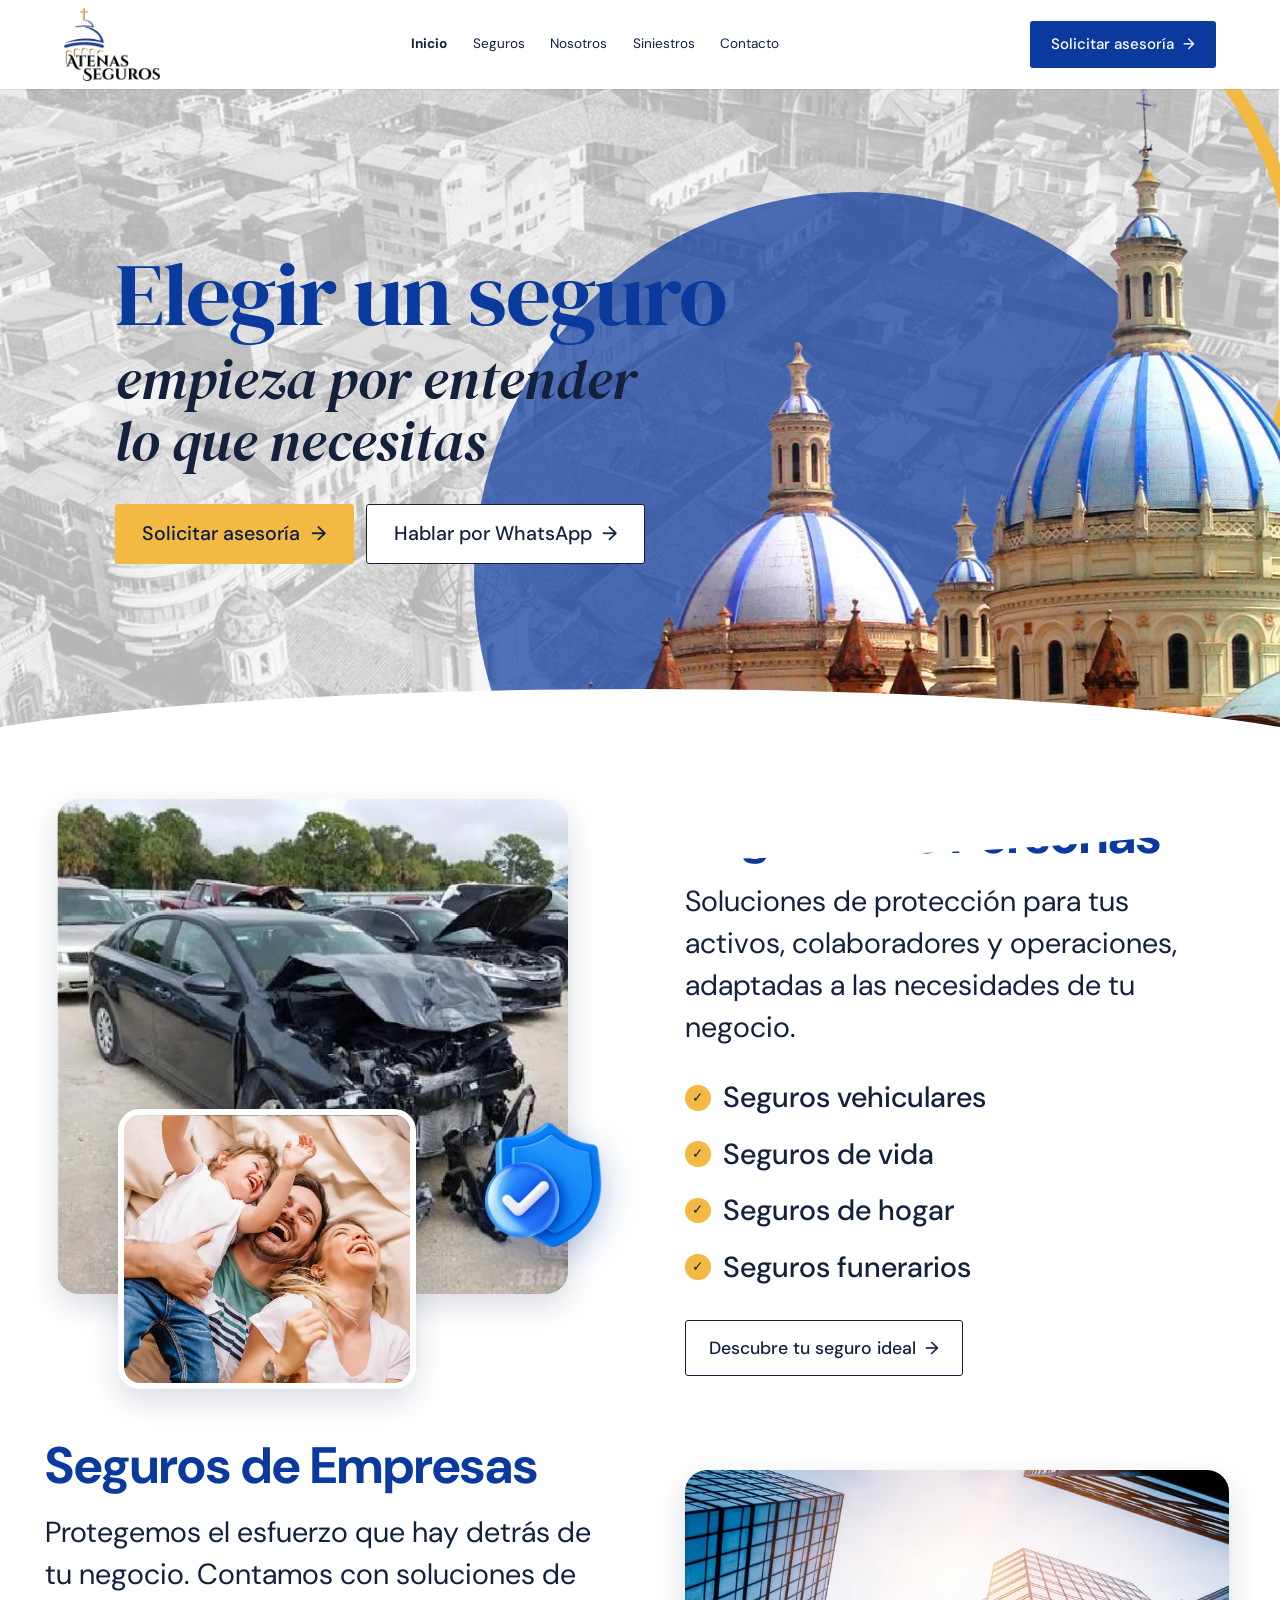
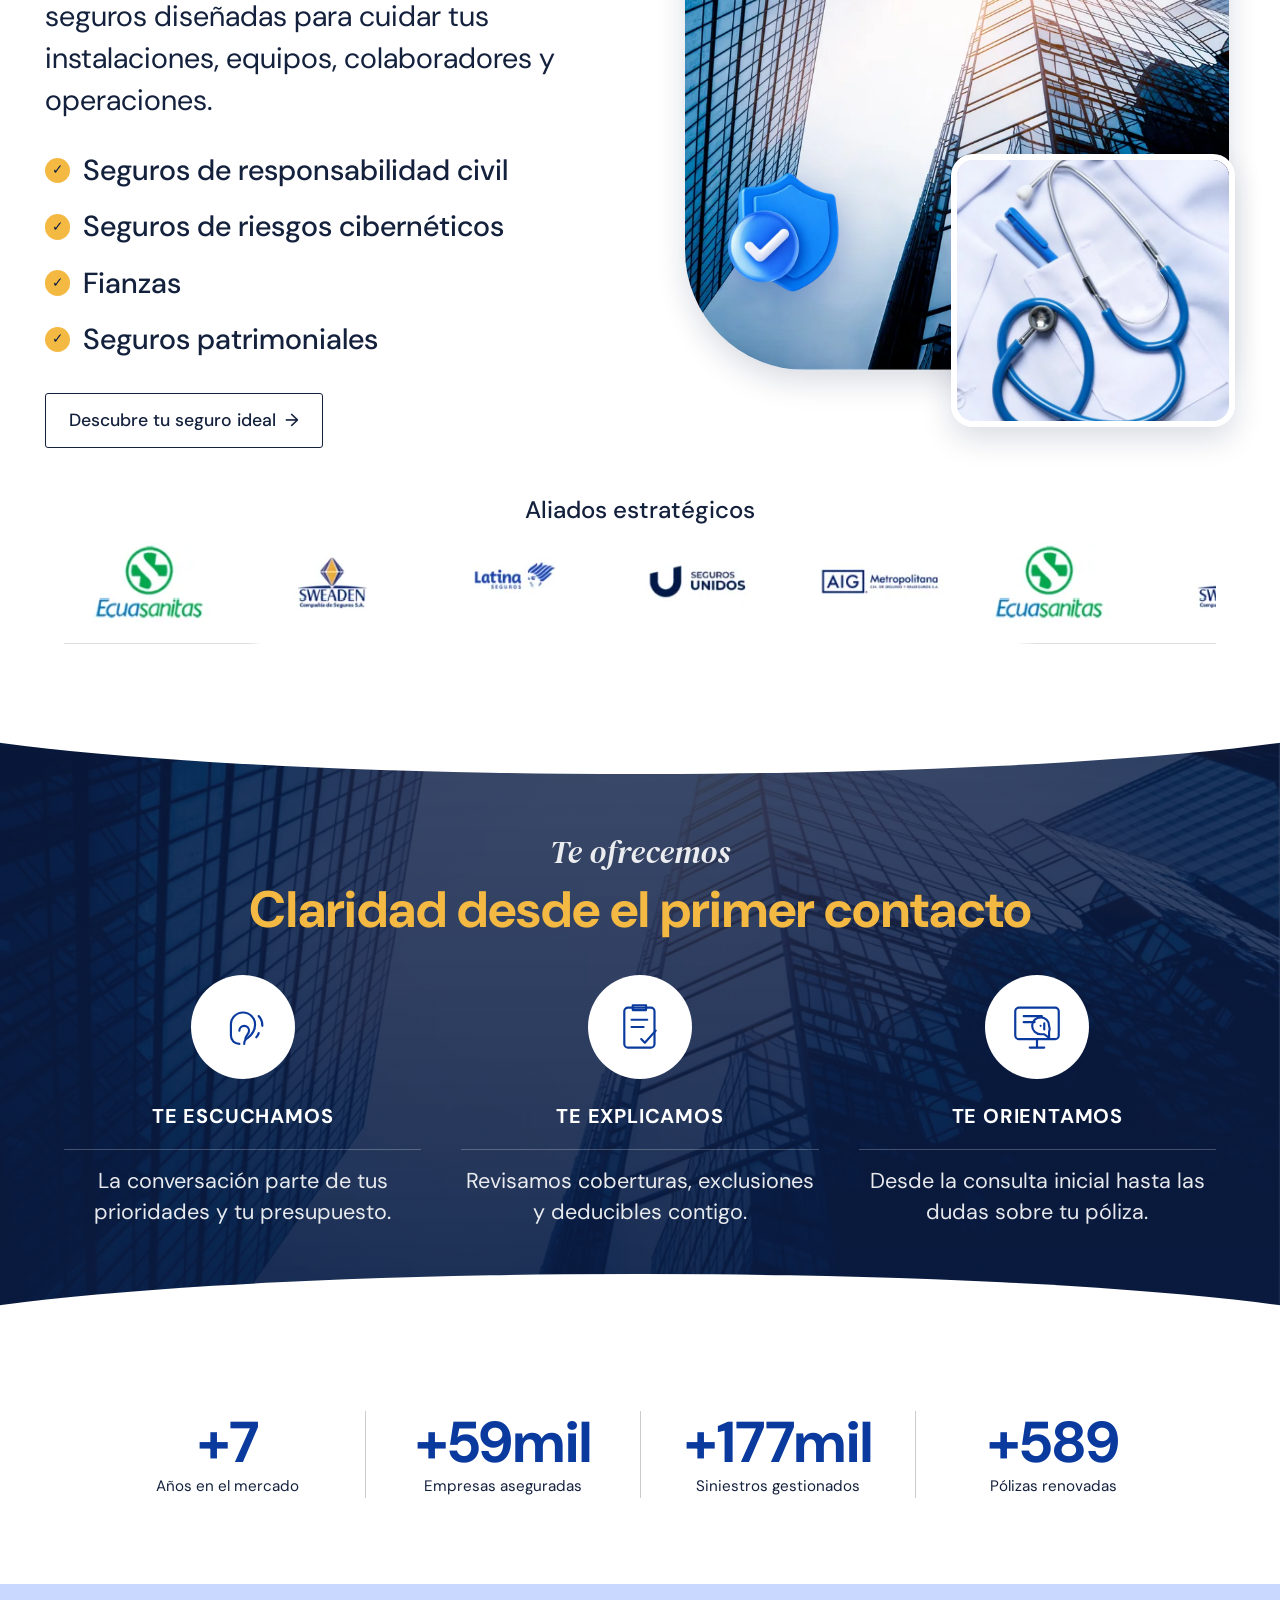
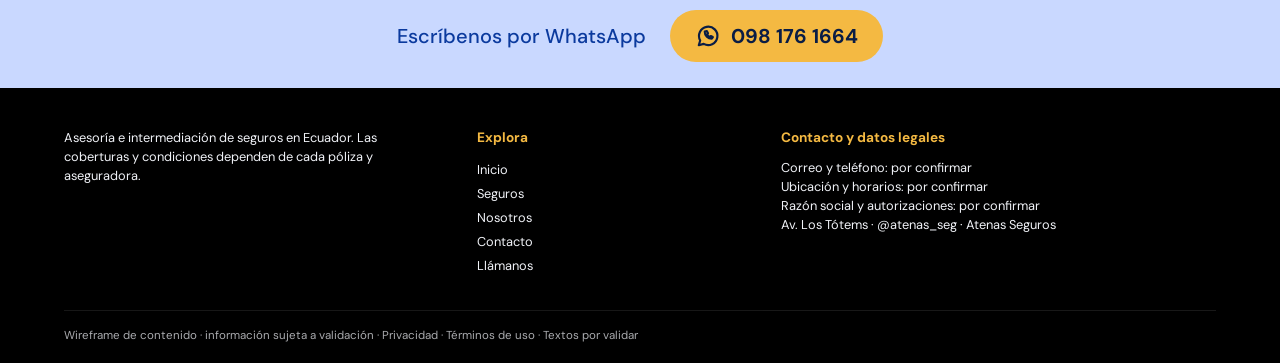
==== commit cd421998: "Ultimo cambio  de numero" ====
--- a/atenas-web/index.html
+++ b/atenas-web/index.html
@@ -1,100 +1,272 @@
-<!DOCTYPE html>
+<!doctype html>
 <html lang="es">
-<head>
-<meta charset="utf-8">
-<meta name="viewport" content="width=device-width, initial-scale=1">
-<title>Atenas Seguros | Asesoría e intermediación de seguros en Ecuador</title>
-<meta name="description" content="Asesoría e intermediación de seguros en Ecuador. Seguros de personas y de empresas, con claridad desde el primer contacto.">
-<link rel="preconnect" href="https://fonts.googleapis.com">
-<link rel="preconnect" href="https://fonts.gstatic.com" crossorigin>
-<link href="https://fonts.googleapis.com/css2?family=DM+Sans:wght@400;500;700&family=DM+Serif+Display:ital@0;1&display=swap" rel="stylesheet">
-<link rel="stylesheet" href="css/styles.css">
-</head>
-<body>
-<header class="top">
-  <a href="#inicio" class="logo"><img src="assets/img/logo.webp" alt="Atenas Seguros" width="120" height="91"></a>
-  <nav aria-label="Principal"><a href="#inicio" aria-current="page">Inicio</a><a href="#seguros">Seguros</a><a href="#nosotros">Nosotros</a><a href="#contacto">Siniestros</a><a href="#contacto">Contacto</a></nav>
-  <a class="btn btn-solid" href="#contacto">Solicitar asesoría <span aria-hidden="true">→</span></a>
-</header>
-<main>
-<section class="hero" id="inicio">
-  <div class="hero-copy">
-    <h1><span class="h-blue">Elegir un seguro</span><span class="h-dark">empieza por entender lo que necesitas</span></h1>
-    <div class="actions">
-      <a class="btn btn-gold" href="#contacto">Solicitar asesoría <span aria-hidden="true">→</span></a>
-      <a class="btn btn-outline" href="https://wa.me/59399854544">Hablar por WhatsApp <span aria-hidden="true">→</span></a>
-    </div>
-  </div>
-  <div class="hero-art"><span class="disc"></span><span class="arc"></span><img src="assets/img/catedral.webp" alt="Catedral de la Inmaculada Concepción, Cuenca" width="1000" height="903"></div>
-</section>
-
-<section class="split" id="seguros">
-  <div class="collage c1">
-    <img class="p-auto" src="assets/img/auto.webp" alt="Vehículo siniestrado" loading="lazy">
-    <img class="shield" src="assets/img/escudo.webp" alt="" loading="lazy">
-    <img class="p-fam" src="assets/img/familia.webp" alt="Familia feliz" loading="lazy">
-  </div>
-  <div class="txt">
-    <h2>Seguros de Personas</h2>
-    <p>Soluciones de protección para tus activos, colaboradores y operaciones, adaptadas a las necesidades de tu negocio.</p>
-    <ul class="checks"><li>Seguros vehiculares</li><li>Seguros de vida</li><li>Seguros de hogar</li><li>Seguros de funerarios</li></ul>
-    <a class="btn btn-outline" href="#contacto">Descubre tu seguro ideal <span aria-hidden="true">→</span></a>
-  </div>
-</section>
-
-<section class="split rev">
-  <div class="txt">
-    <h2>Seguros de Empresas</h2>
-    <p>Protegemos el esfuerzo que hay detrás de tu negocio. Contamos con soluciones de seguros diseñadas para cuidar tus instalaciones, equipos, colaboradores y operaciones.</p>
-    <ul class="checks"><li>Seguros de responsabilidad civil</li><li>Seguros de riesgos cibernéticos</li><li>Fianzas</li><li>Seguros patrimoniales</li></ul>
-    <a class="btn btn-outline" href="#contacto">Descubre tu seguro ideal <span aria-hidden="true">→</span></a>
-  </div>
-  <div class="collage c2">
-    <img class="e-edif" src="assets/img/edificio.webp" alt="Edificio corporativo" loading="lazy">
-    <img class="shield" src="assets/img/escudo.webp" alt="" loading="lazy">
-    <img class="e-est" src="assets/img/estetoscopio.webp" alt="Estetoscopio" loading="lazy">
-  </div>
-</section>
-
-<section class="aliados">
-  <h2>Aliados estratégicos</h2>
-  <div class="aliados-marquee">
-    <div class="aliados-track">
-      <img src="assets/img/aliados.webp" alt="Ecuasanitas, Sweaden, Latina Seguros, Seguros Unidos, AIG Metropolitana" loading="lazy">
-      <img src="assets/img/aliados.webp" alt="" aria-hidden="true" loading="lazy">
-    </div>
-  </div>
-</section>
-
-<section class="oferta" id="nosotros">
-  <p class="serif-i">Te ofrecemos</p>
-  <h2>Claridad desde el primer contacto</h2>
-  <div class="cols">
-    <article><span class="offer-icon"><svg viewBox="0 0 48 48" aria-hidden="true"><path d="M21 38c-4 0-7-3-7-7v-9a10 10 0 0 1 20 0c0 5-2 8-6 11-2 1-3 2-3 5"/><path d="M21 27a4 4 0 0 1 8 0c0 3-3 4-3 7"/><path d="M37 15c2 2 3 5 3 8M37 29c-.5 1.5-1 2.5-2 3.5"/></svg></span><h3>Te escuchamos</h3><p>La conversación parte de tus prioridades y tu presupuesto.</p></article>
-    <article><span class="offer-icon"><svg viewBox="0 0 48 48" aria-hidden="true"><rect x="11" y="8" width="25" height="33" rx="3"/><path d="M18 8V6h11v4H18ZM17 18h13M17 24h10"/><path d="m25 34 3 3 9-10"/></svg></span><h3>Te explicamos</h3><p>Revisamos coberturas, exclusiones y deducibles contigo.</p></article>
-    <article><span class="offer-icon"><svg viewBox="0 0 48 48" aria-hidden="true"><rect x="6" y="8" width="36" height="26" rx="3"/><path d="M18 41h12M24 34v7M13 15h15M13 20h9"/><path d="M34 23a7 7 0 1 0-7 7h3l4 3v-5a7 7 0 0 0 0-5Z"/><path d="M27 23h.01M30 21v5"/></svg></span><h3>Te orientamos</h3><p>Desde la consulta inicial hasta las dudas sobre tu póliza.</p></article>
-  </div>
-</section>
-
-<section class="cifras" aria-label="Atenas Seguros en cifras">
-  <div><b data-to="12" data-pre="+">+12</b><span>Años en el mercado</span></div>
-  <div><b data-to="100" data-pre="+" data-suf="mil">+100mil</b><span>Empresas aseguradas</span></div>
-  <div><b data-to="300" data-pre="+" data-suf="mil">+300mil</b><span>Siniestros gestionados</span></div>
-  <div><b data-to="1000" data-pre="+">+1000</b><span>Pólizas renovadas</span></div>
-</section>
-
-<section class="wa" id="contacto">
-  <p>Escríbenos a nuestro WhatsApp</p>
-  <a class="wa-btn" href="https://wa.me/59399854544"><svg width="26" height="26" viewBox="0 0 24 24" fill="none" stroke="currentColor" stroke-width="2" stroke-linejoin="round" aria-hidden="true"><path d="M3.5 20.5l1.3-4.4A8.5 8.5 0 1 1 8 19.3z"/><path d="M9 8c0 3.5 3 6.500 6.500 6.500l1-1.500-2-1-1 .8c-1-.5-1.800-1.300-2.300-2.300l.8-1-1-2z"/></svg>099 854 544</a>
-</section>
-</main>
-
-<footer>
-  <p class="f-about">Asesoría e intermediación de seguros en Ecuador. Las coberturas y condiciones dependen de cada póliza y aseguradora.</p>
-  <div><h4>Explora</h4><a href="#inicio">Inicio</a><a href="#seguros">Seguros</a><a href="#nosotros">Nosotros</a><a href="#contacto">Siniestros</a><a href="#contacto">Contacto</a></div>
-  <div><h4>Contacto y datos legales</h4><p>Correo y teléfono: por confirmar</p><p>Ubicación y horarios: por confirmar</p><p>Razón social y autorizaciones: por confirmar</p><p>Av. Los Tótems · @atenas_seg · Atenas Seguros</p></div>
-  <p class="legal">Wireframe de contenido · información sujeta a validación · Privacidad · Términos de uso · Textos por validar</p>
-</footer>
-<script src="js/main.js"></script>
-</body>
+  <head>
+    <meta charset="utf-8" />
+    <meta name="viewport" content="width=device-width, initial-scale=1" />
+    <title>
+      Atenas Seguros | Asesoría e intermediación de seguros en Ecuador
+    </title>
+    <meta
+      name="description"
+      content="Asesoría e intermediación de seguros en Ecuador. Seguros de personas y de empresas, con claridad desde el primer contacto."
+    />
+    <link rel="preconnect" href="https://fonts.googleapis.com" />
+    <link rel="preconnect" href="https://fonts.gstatic.com" crossorigin />
+    <link
+      href="https://fonts.googleapis.com/css2?family=DM+Sans:wght@400;500;700&family=DM+Serif+Display:ital@0;1&display=swap"
+      rel="stylesheet"
+    />
+    <link rel="stylesheet" href="css/styles.css" />
+  </head>
+  <body>
+    <header class="top">
+      <a href="#inicio" class="logo"
+        ><img
+          src="assets/img/logo.webp"
+          alt="Atenas Seguros"
+          width="120"
+          height="91"
+      /></a>
+      <nav aria-label="Principal">
+        <a href="#inicio" aria-current="page">Inicio</a
+        ><a href="#seguros">Seguros</a><a href="#nosotros">Nosotros</a
+        ><a href="#contacto">Siniestros</a><a href="#contacto">Contacto</a>
+      </nav>
+      <a class="btn btn-solid" href="#contacto"
+        >Solicitar asesoría <span aria-hidden="true">→</span></a
+      >
+    </header>
+    <main>
+      <section class="hero" id="inicio">
+        <div class="hero-copy">
+          <h1>
+            <span class="h-blue">Elegir un seguro</span
+            ><span class="h-dark">empieza por entender lo que necesitas</span>
+          </h1>
+          <div class="actions">
+            <a class="btn btn-gold" href="#contacto"
+              >Solicitar asesoría <span aria-hidden="true">→</span></a
+            >
+            <a
+              class="btn btn-outline"
+              href="https://api.whatsapp.com/message/MEC4A25OISFSF1?autoload=1&amp;app_absent=0"
+              >Hablar por WhatsApp <span aria-hidden="true">→</span></a
+            >
+          </div>
+        </div>
+        <div class="hero-art">
+          <span class="disc"></span><span class="arc"></span
+          ><img
+            src="assets/img/catedral.webp"
+            alt="Catedral de la Inmaculada Concepción, Cuenca"
+            width="1000"
+            height="903"
+          />
+        </div>
+      </section>
+
+      <section class="split" id="seguros">
+        <div class="collage c1">
+          <img
+            class="p-auto"
+            src="assets/img/auto.webp"
+            alt="Vehículo siniestrado"
+            loading="lazy"
+          />
+          <img
+            class="shield"
+            src="assets/img/escudo.webp"
+            alt=""
+            loading="lazy"
+          />
+          <img
+            class="p-fam"
+            src="assets/img/familia.webp"
+            alt="Familia feliz"
+            loading="lazy"
+          />
+        </div>
+        <div class="txt">
+          <h2>Seguros de Personas</h2>
+          <p>
+            Soluciones de protección para tus activos, colaboradores y
+            operaciones, adaptadas a las necesidades de tu negocio.
+          </p>
+          <ul class="checks">
+            <li>Seguros vehiculares</li>
+            <li>Seguros de vida</li>
+            <li>Seguros de hogar</li>
+            <li>Seguros funerarios</li>
+          </ul>
+          <a class="btn btn-outline" href="#contacto"
+            >Descubre tu seguro ideal <span aria-hidden="true">→</span></a
+          >
+        </div>
+      </section>
+
+      <section class="split rev">
+        <div class="txt">
+          <h2>Seguros de Empresas</h2>
+          <p>
+            Protegemos el esfuerzo que hay detrás de tu negocio. Contamos con
+            soluciones de seguros diseñadas para cuidar tus instalaciones,
+            equipos, colaboradores y operaciones.
+          </p>
+          <ul class="checks">
+            <li>Seguros de responsabilidad civil</li>
+            <li>Seguros de riesgos cibernéticos</li>
+            <li>Fianzas</li>
+            <li>Seguros patrimoniales</li>
+          </ul>
+          <a class="btn btn-outline" href="#contacto"
+            >Descubre tu seguro ideal <span aria-hidden="true">→</span></a
+          >
+        </div>
+        <div class="collage c2">
+          <img
+            class="e-edif"
+            src="assets/img/edificio.webp"
+            alt="Edificio corporativo"
+            loading="lazy"
+          />
+          <img
+            class="shield"
+            src="assets/img/escudo.webp"
+            alt=""
+            loading="lazy"
+          />
+          <img
+            class="e-est"
+            src="assets/img/estetoscopio.webp"
+            alt="Estetoscopio"
+            loading="lazy"
+          />
+        </div>
+      </section>
+
+      <section class="aliados">
+        <h2>Aliados estratégicos</h2>
+        <div class="aliados-marquee">
+          <div class="aliados-track">
+            <img
+              src="assets/img/aliados.webp"
+              alt="Ecuasanitas, Sweaden, Latina Seguros, Seguros Unidos, AIG Metropolitana"
+              loading="lazy"
+            />
+            <img
+              src="assets/img/aliados.webp"
+              alt=""
+              aria-hidden="true"
+              loading="lazy"
+            />
+          </div>
+        </div>
+      </section>
+
+      <section class="oferta" id="nosotros">
+        <p class="serif-i">Te ofrecemos</p>
+        <h2>Claridad desde el primer contacto</h2>
+        <div class="cols">
+          <article>
+            <span class="offer-icon"
+              ><svg viewBox="0 0 48 48" aria-hidden="true">
+                <path
+                  d="M21 38c-4 0-7-3-7-7v-9a10 10 0 0 1 20 0c0 5-2 8-6 11-2 1-3 2-3 5"
+                />
+                <path d="M21 27a4 4 0 0 1 8 0c0 3-3 4-3 7" />
+                <path d="M37 15c2 2 3 5 3 8M37 29c-.5 1.5-1 2.5-2 3.5" /></svg
+            ></span>
+            <h3>Te escuchamos</h3>
+            <p>La conversación parte de tus prioridades y tu presupuesto.</p>
+          </article>
+          <article>
+            <span class="offer-icon"
+              ><svg viewBox="0 0 48 48" aria-hidden="true">
+                <rect x="11" y="8" width="25" height="33" rx="3" />
+                <path d="M18 8V6h11v4H18ZM17 18h13M17 24h10" />
+                <path d="m25 34 3 3 9-10" /></svg
+            ></span>
+            <h3>Te explicamos</h3>
+            <p>Revisamos coberturas, exclusiones y deducibles contigo.</p>
+          </article>
+          <article>
+            <span class="offer-icon"
+              ><svg viewBox="0 0 48 48" aria-hidden="true">
+                <rect x="6" y="8" width="36" height="26" rx="3" />
+                <path d="M18 41h12M24 34v7M13 15h15M13 20h9" />
+                <path d="M34 23a7 7 0 1 0-7 7h3l4 3v-5a7 7 0 0 0 0-5Z" />
+                <path d="M27 23h.01M30 21v5" /></svg
+            ></span>
+            <h3>Te orientamos</h3>
+            <p>Desde la consulta inicial hasta las dudas sobre tu póliza.</p>
+          </article>
+        </div>
+      </section>
+
+      <section class="cifras" aria-label="Atenas Seguros en cifras">
+        <div>
+          <b data-to="12" data-pre="+">+12</b><span>Años en el mercado</span>
+        </div>
+        <div>
+          <b data-to="100" data-pre="+" data-suf="mil">+100mil</b
+          ><span>Empresas aseguradas</span>
+        </div>
+        <div>
+          <b data-to="300" data-pre="+" data-suf="mil">+300mil</b
+          ><span>Siniestros gestionados</span>
+        </div>
+        <div>
+          <b data-to="1000" data-pre="+">+1000</b><span>Pólizas renovadas</span>
+        </div>
+      </section>
+
+      <section class="wa" id="contacto">
+        <p>Escríbenos por WhatsApp</p>
+        <a
+          class="wa-btn"
+          href="https://api.whatsapp.com/message/MEC4A25OISFSF1?autoload=1&amp;app_absent=0"
+          ><svg
+            width="26"
+            height="26"
+            viewBox="0 0 24 24"
+            fill="none"
+            stroke="currentColor"
+            stroke-width="2"
+            stroke-linejoin="round"
+            aria-hidden="true"
+          >
+            <path d="M3.5 20.5l1.3-4.4A8.5 8.5 0 1 1 8 19.3z" />
+            <path
+              d="M9 8c0 3.5 3 6.500 6.500 6.500l1-1.500-2-1-1 .8c-1-.5-1.800-1.300-2.300-2.300l.8-1-1-2z"
+            /></svg
+          >098 176 1664</a
+        >
+      </section>
+    </main>
+
+    <footer>
+      <p class="f-about">
+        Asesoría e intermediación de seguros en Ecuador. Las coberturas y
+        condiciones dependen de cada póliza y aseguradora.
+      </p>
+      <div>
+        <h4>Explora</h4>
+        <a href="#inicio">Inicio</a><a href="#seguros">Seguros</a
+        ><a href="#nosotros">Nosotros</a><a href="#contacto">Contacto</a
+        ><a href="tel:+593981761664">Llámanos</a>
+      </div>
+      <div>
+        <h4>Contacto y datos legales</h4>
+        <p>Correo y teléfono: por confirmar</p>
+        <p>Ubicación y horarios: por confirmar</p>
+        <p>Razón social y autorizaciones: por confirmar</p>
+        <p>Av. Los Tótems · @atenas_seg · Atenas Seguros</p>
+      </div>
+      <p class="legal">
+        Wireframe de contenido · información sujeta a validación · Privacidad ·
+        Términos de uso · Textos por validar
+      </p>
+    </footer>
+    <script src="js/main.js"></script>
+  </body>
 </html>
